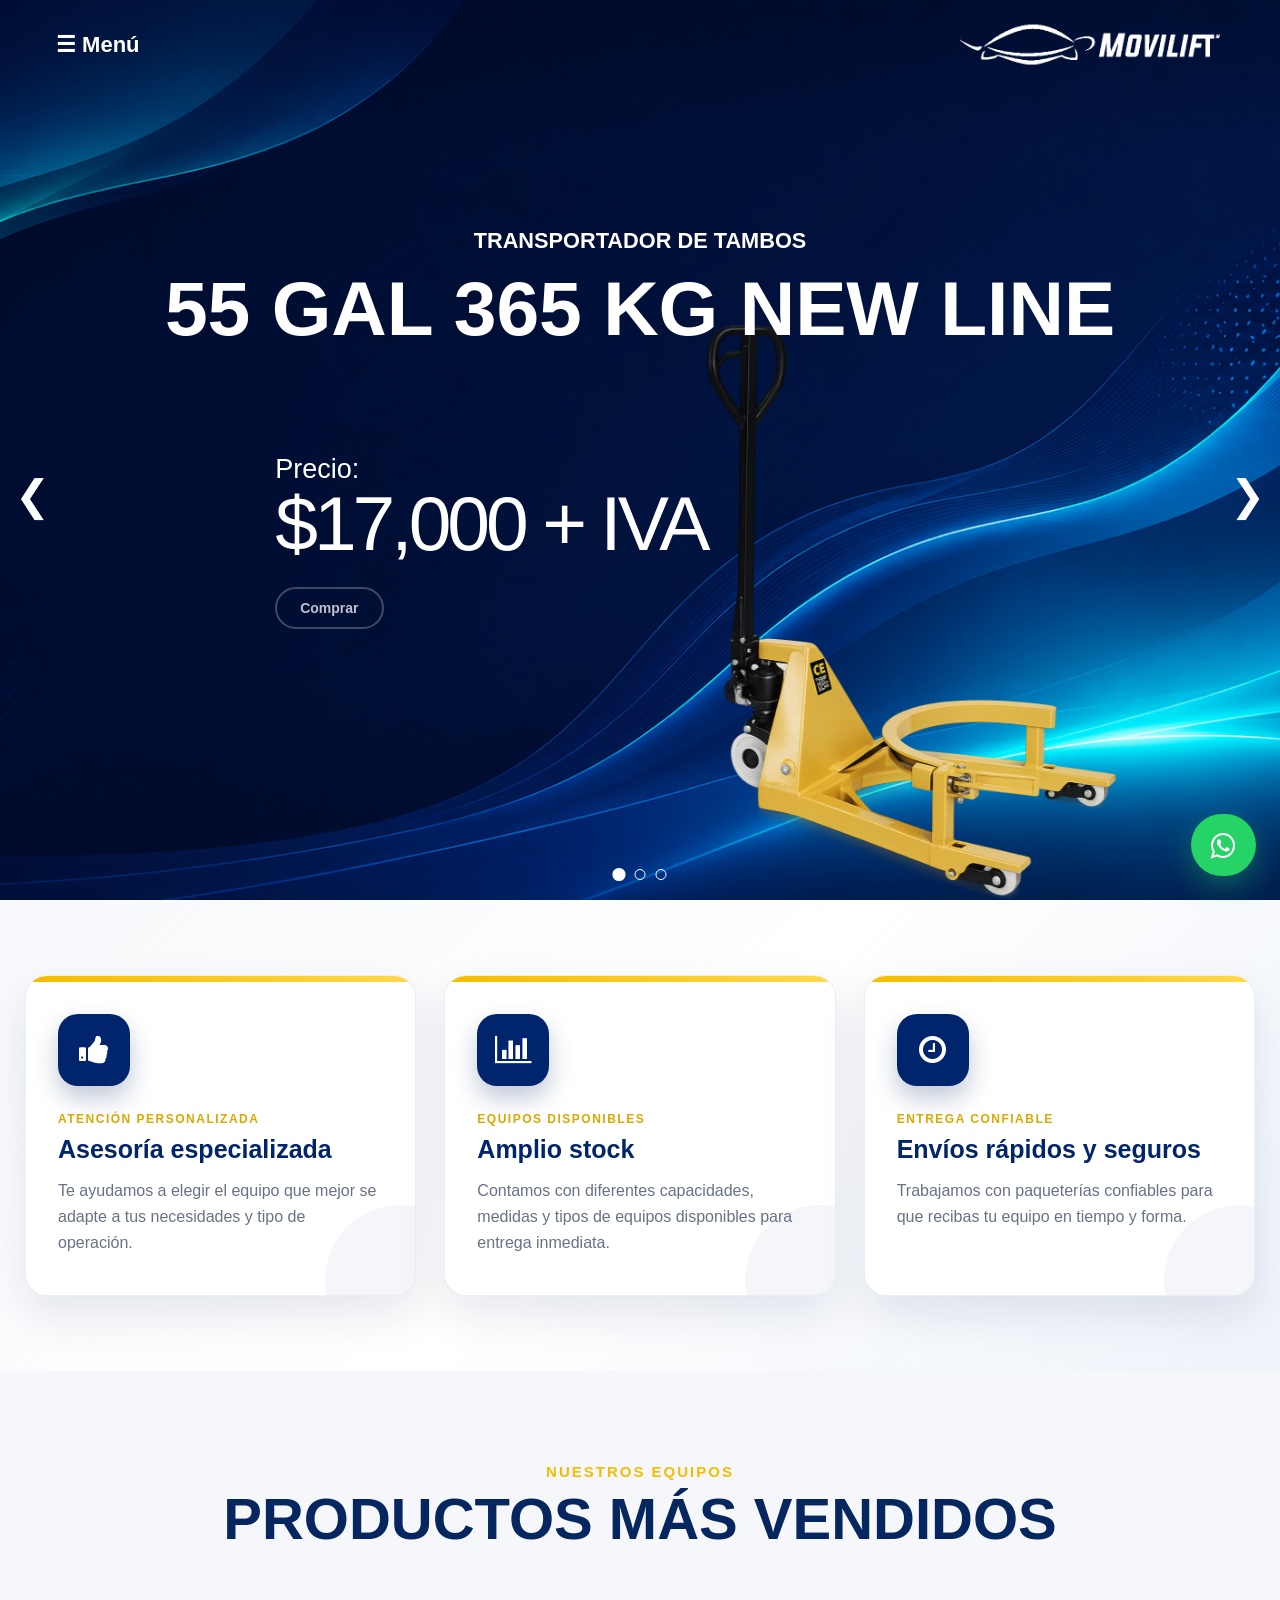
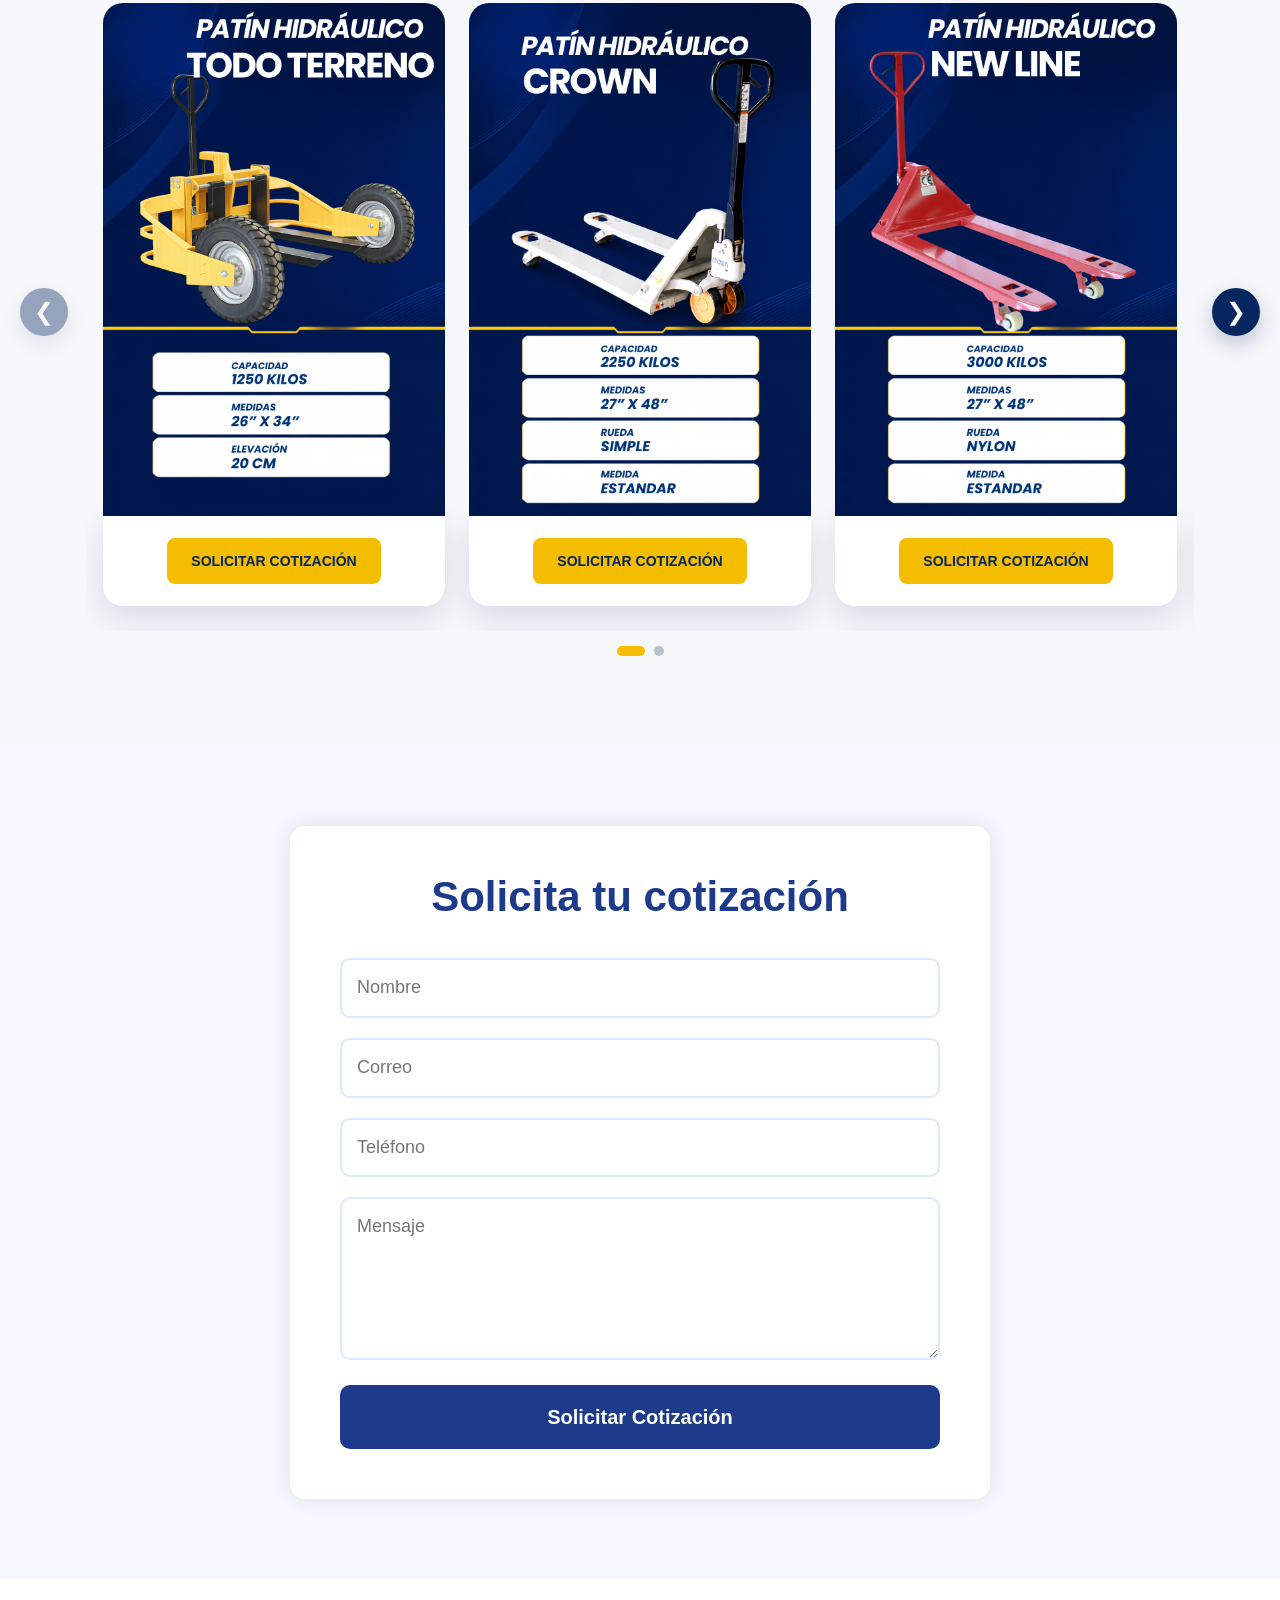
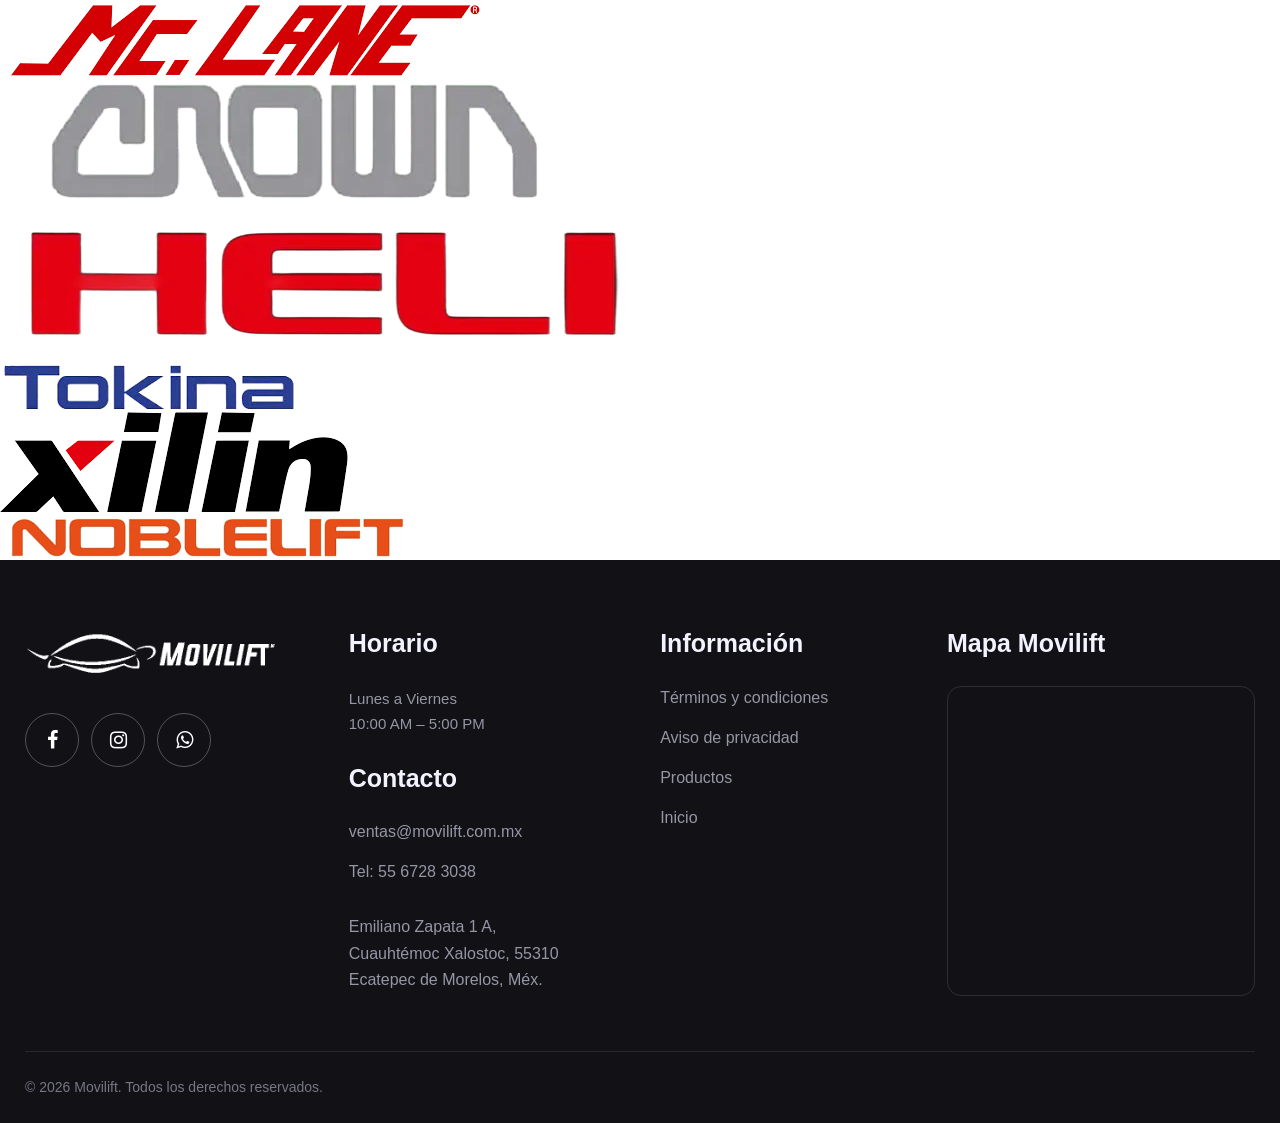
==== index.html @ bc91c3ee "Add files via upload" ====
<!doctype html>
<!--[if lt IE 7]>      <html class="no-js lt-ie9 lt-ie8 lt-ie7" lang=""> <![endif]-->
<!--[if IE 7]>         <html class="no-js lt-ie9 lt-ie8" lang=""> <![endif]-->
<!--[if IE 8]>         <html class="no-js lt-ie9" lang=""> <![endif]-->
<!--[if gt IE 8]><!--> <html class="no-js" lang="es"> <!--<![endif]-->
    <head>
        <meta charset="utf-8">
        <title>Movilift</title>
        <meta name="description" content="">
        <meta name="viewport" content="width=device-width, initial-scale=1">
        <link rel="icon" type="image/png" href="Icono.png">

<!-- Google tag (gtag.js) --> 
 
<script async src="https://www.googletagmanager.com/gtag/js?id=AW-18307205344"></script> 
<script> window.dataLayer = window.dataLayer || []; function gtag(){dataLayer.push(arguments);} gtag('js', new Date()); gtag('config', 'AW-18307205344'); </script>

<!-- Event snippet for Enviar formulario de clientes potenciales (1) conversion page --> 
 <script> gtag('event', 'conversion', { 'send_to': 'AW-18307205344/wzZ3CJXU1cwcEOCRx5lE', 'value': 1.0, 'currency': 'MXN' }); </script>

        <!--Google Font link-->
        <link href="https://fonts.googleapis.com/css?family=Montserrat:300,400,500,600,700,800&display=swap" rel="stylesheet">


        <link rel="stylesheet" href="assets/css/slick/slick.css"> 
        <link rel="stylesheet" href="assets/css/slick/slick-theme.css">
        <link rel="stylesheet" href="assets/css/animate.css">
        <link rel="stylesheet" href="assets/css/iconfont.css">
        <link rel="stylesheet" href="assets/css/font-awesome.min.css">
        <link rel="stylesheet" href="assets/css/bootstrap.css">
        <link rel="stylesheet" href="assets/css/magnific-popup.css">


        <!-- xsslider slider css -->


        <!--<link rel="stylesheet" href="assets/css/xsslider.css">-->




        <!--For Plugins external css-->
        <!--<link rel="stylesheet" href="assets/css/plugins.css" />-->

        <!--Theme custom css -->
        <link rel="stylesheet" href="assets/css/style.css">
        <!--<link rel="stylesheet" href="assets/css/colors/maron.css">-->

        <!--Theme Responsive css-->
        <link rel="stylesheet" href="assets/css/responsive.css" />

        <script src="assets/js/vendor/modernizr-2.8.3-respond-1.4.2.min.js"></script>


    </head>

    <body data-spy="scroll" data-target=".navbar-collapse">


       


        <div class="culmn">
            <!--Home page style-->


               

               


                   <!-- NAVBAR -->
<header class="header" id="header">

    <a href="#home" class="logo">
        <img src="assets/images/LOGO.png" alt="Movilift">
    </a>

    <button class="menu-btn" id="menuBtn">
        ☰ Menú
    </button>

</header>

<div class="menu-overlay" id="menuOverlay"></div>

<nav class="side-menu" id="sideMenu">

    <div class="menu-top">

        <h2>Menú</h2>

        <span id="closeMenu">✕</span>

    </div>

    <ul>

        <li><a href="#home">Inicio</a></li>

        <li><a href="#features">Conócenos</a></li>

        <li><a href="#business">Equipos</a></li>

        <li><a href="#contacto">Contáctanos</a></li>

    </ul>

    <div class="menu-contacto">

        <a href="http://wa.link/du9ggf" target="_blank">
            <i class="fa fa-whatsapp"></i> 55 4139 4585
        </a>

        <a href="tel:+525567283038">
            <i class="fa fa-phone"></i> 55 6728 3038
        </a>

        <a href="mailto:ventas@movilift.com.mx">
            <i class="fa fa-envelope"></i> ventas@movilift.com.mx
        </a>

        <a href="https://www.facebook.com/Movilift.Mx/" target="_blank">
            <i class="fa fa-facebook"></i> Facebook
        </a>

        <a href="https://www.instagram.com/movilift_" target="_blank">
            <i class="fa fa-instagram"></i> Instagram
        </a>

    </div>

</nav>

<script>
const header = document.getElementById("header");

window.addEventListener("scroll", () => {

    if(window.scrollY > 80){

        header.classList.add("scrolled");

    }else{

        header.classList.remove("scrolled");

    }

});
</script>

<script>
const menuBtn = document.getElementById("menuBtn");
const sideMenu = document.getElementById("sideMenu");
const menuOverlay = document.getElementById("menuOverlay");
const closeMenu = document.getElementById("closeMenu");

menuBtn.addEventListener("click", () => {
    sideMenu.classList.add("active");
    menuOverlay.classList.add("active");
});

closeMenu.addEventListener("click", () => {
    sideMenu.classList.remove("active");
    menuOverlay.classList.remove("active");
});

menuOverlay.addEventListener("click", () => {
    sideMenu.classList.remove("active");
    menuOverlay.classList.remove("active");
});
</script>
            <!--Home Sections-->

<section class="hero">

    <div class="hero-carousel">

        <article class="hero-slide slide-producto-1 activo">

            <div class="container hero-content">

                <div class="hero-text">

                    <span class="categoria">
                        TRANSPORTADOR DE TAMBOS
                    </span>

                    <h1 class="hero-titulo">
                        55 GAL 365 KG NEW LINE
                    </h1>

                    <div class="hero-precio">

                        <p class="precio-titulo">
                            Precio:
                        </p>

                        <div class="precio">
                            $17,000 + IVA
                        </div>

                        <a href="#contacto" class="btn-cotizar">
                            Comprar
                        </a>

                    </div>

                </div>

                <div class="hero-producto">
                    <img
                        src="assets/images/b1.png"
                        alt="Transportador de tambos"
                    >
                </div>

            </div>

        </article>


        <article class="hero-slide slide-producto-2">

            <div class="container hero-content">

                <div class="hero-text">

                    <span class="categoria">
                        PATÍN HIDRÁULICO
                    </span>

                    <h2 class="hero-titulo">
                        2.3 TON CROWN
                    </h2>

                    <div class="hero-precio">

                        <p class="precio-titulo">
                            Precio:
                        </p>

                        <div class="precio">
                            $18,500 + IVA
                        </div>

                        <a href="#contacto" class="btn-cotizar">
                            Comprar
                        </a>

                    </div>

                </div>
<div class="hero-producto"
     style="right:15%;">

    <img
        src="assets/images/b2.png"
        alt="Patín hidráulico"
        style="transform: translateY(-60px) scale(1.15);">

</div>

            </div>

        </article>


        <article class="hero-slide slide-producto-3">

            <div class="container hero-content">

                <div class="hero-text">

                    <span class="categoria">
                        PATIN HIDRÁULICO
                    </span>

                    <h2 class="hero-titulo">
                        TODO TERRENO 1.5 TON
                    </h2>

                    <div class="hero-precio">

                        <p class="precio-titulo">
                            Precio:
                        </p>

                        <div class="precio">
                            $29,900 + IVA
                        </div>

                        <a href="#contacto" class="btn-cotizar">
                            Comprar
                        </a>

                    </div>

                </div>

      <div class="hero-producto">

    <img
        src="assets/images/b3.png"
        alt="Patín hidráulico"
        style="transform: translateY(-60px) scale(1.15);"
    >

</div>
            </div>

        </article>

    </div>



    <!-- FLECHAS -->
    <button
        class="carousel-flecha carousel-anterior"
        type="button"
        aria-label="Producto anterior"
    >
        &#10094;
    </button>

    <button
        class="carousel-flecha carousel-siguiente"
        type="button"
        aria-label="Producto siguiente"
    >
        &#10095;
    </button>


    <!-- INDICADORES -->
    <div class="carousel-indicadores">

        <button
            class="carousel-punto activo"
            type="button"
            aria-label="Mostrar producto 1"
            data-slide="0"
        ></button>

        <button
            class="carousel-punto"
            type="button"
            aria-label="Mostrar producto 2"
            data-slide="1"
        ></button>

        <button
            class="carousel-punto"
            type="button"
            aria-label="Mostrar producto 3"
            data-slide="2"
        ></button>

    </div>

</section>

<script>
    document.addEventListener("DOMContentLoaded", () => {

        const slides = document.querySelectorAll(".hero-slide");
        const puntos = document.querySelectorAll(".carousel-punto");

        const botonAnterior =
            document.querySelector(".carousel-anterior");

        const botonSiguiente =
            document.querySelector(".carousel-siguiente");

        const hero =
            document.querySelector(".hero");

        let indiceActual = 0;
        let intervaloAutomatico;


        function mostrarSlide(indice) {

    slides.forEach((slide) => {
        slide.classList.remove("activo");
    });

    puntos.forEach((punto) => {
        punto.classList.remove("activo");
    });

    if (indice >= slides.length) {
        indice = 0;
    }

    if (indice < 0) {
        indice = slides.length - 1;
    }

    indiceActual = indice;


    slides[indiceActual].classList.add("activo");
    puntos[indiceActual].classList.add("activo");
}

        function mostrarSiguiente() {
            mostrarSlide(indiceActual + 1);
        }


        function mostrarAnterior() {
            mostrarSlide(indiceActual - 1);
        }


        function iniciarCarruselAutomatico() {

            detenerCarruselAutomatico();

            intervaloAutomatico = setInterval(() => {
                mostrarSiguiente();
            }, 8000);
        }


        function detenerCarruselAutomatico() {
            clearInterval(intervaloAutomatico);
        }


        botonSiguiente.addEventListener("click", () => {
            mostrarSiguiente();
            iniciarCarruselAutomatico();
        });


        botonAnterior.addEventListener("click", () => {
            mostrarAnterior();
            iniciarCarruselAutomatico();
        });


        puntos.forEach((punto) => {

            punto.addEventListener("click", () => {

                const numeroSlide =
                    Number(punto.dataset.slide);

                mostrarSlide(numeroSlide);
                iniciarCarruselAutomatico();
            });

        });


        hero.addEventListener(
            "mouseenter",
            detenerCarruselAutomatico
        );


        hero.addEventListener(
            "mouseleave",
            iniciarCarruselAutomatico
        );


        mostrarSlide(0);
        iniciarCarruselAutomatico();

    });
</script>

            <!--Featured Section-->
<section class="beneficios">

    <div class="beneficios-contenedor">

        <article class="beneficio-card">

            <div class="beneficio-icono">
                <i class="fa fa-thumbs-up"></i>
            </div>

            <div class="beneficio-contenido">
                <span>ATENCIÓN PERSONALIZADA</span>

                <h3>Asesoría especializada</h3>

                <p>
                    Te ayudamos a elegir el equipo que mejor se adapte
                    a tus necesidades y tipo de operación.
                </p>
            </div>

        </article>


        <article class="beneficio-card">

            <div class="beneficio-icono">
                <i class="fa fa-bar-chart"></i>
            </div>

            <div class="beneficio-contenido">
                <span>EQUIPOS DISPONIBLES</span>

                <h3>Amplio stock</h3>

                <p>
                    Contamos con diferentes capacidades, medidas y tipos
                    de equipos disponibles para entrega inmediata.
                </p>
            </div>

        </article>


        <article class="beneficio-card">

            <div class="beneficio-icono">
                <i class="fa fa-clock-o"></i>
            </div>

            <div class="beneficio-contenido">
                <span>ENTREGA CONFIABLE</span>

                <h3>Envíos rápidos y seguros</h3>

                <p>
                    Trabajamos con paqueterías confiables para que recibas
                    tu equipo en tiempo y forma.
                </p>
            </div>

        </article>

    </div>

</section>

           <section class="productos-vendidos" id="productos">

    <div class="productos-vendidos-contenedor">

        <div class="productos-vendidos-encabezado">
            <span>NUESTROS EQUIPOS</span>
            <h2>PRODUCTOS MÁS VENDIDOS</h2>
        </div>

        <div class="productos-carrusel">

            <button
                class="productos-flecha productos-anterior"
                aria-label="Producto anterior">
                ❮
            </button>

            <div class="productos-ventana">

                <div class="productos-track">

                    <!-- Producto 1 -->
                    <article class="producto-card">
                        <img
                            src="assets/images/Mas (1).png"
                            alt="Patín hidráulico todo terreno">

                        <div class="producto-card-info">

                            <a href="#contacto" class="producto-boton">
                                Solicitar cotización
                            </a>
                        </div>
                    </article>

                    <!-- Producto 2 -->
                    <article class="producto-card">
                        <img
                            src="assets/images/Mas (2).png"
                            alt="Patín hidráulico Crown">

                        <div class="producto-card-info">

                            <a href="#contacto" class="producto-boton">
                                Solicitar cotización
                            </a>
                        </div>
                    </article>

                    <!-- Producto 3 -->
                    <article class="producto-card">
                        <img
                            src="assets/images/Mas (3).png"
                            alt="Patín hidráulico New Line">

                        <div class="producto-card-info">

                            <a href="#contacto" class="producto-boton">
                                Solicitar cotización
                            </a>
                        </div>
                    </article>

                    <!-- Producto 4 -->
                    <article class="producto-card">
                        <img
                            src="assets/images/Mas (4).png"
                            alt="Transportador de tambos New Line">

                        <div class="producto-card-info">

                            <a href="#contacto" class="producto-boton">
                                Solicitar cotización
                            </a>
                        </div>
                    </article>

                </div>

            </div>

            <button
                class="productos-flecha productos-siguiente"
                aria-label="Producto siguiente">
                ❯
            </button>

        </div>

        <div class="productos-indicadores"></div>

    </div>

</section> 
    
       <script>
document.addEventListener("DOMContentLoaded", () => {

    const track = document.querySelector(".productos-track");
    const productos = document.querySelectorAll(".producto-card");
    const botonAnterior = document.querySelector(".productos-anterior");
    const botonSiguiente = document.querySelector(".productos-siguiente");
    const indicadores = document.querySelector(".productos-indicadores");

    if (
        !track ||
        productos.length === 0 ||
        !botonAnterior ||
        !botonSiguiente
    ){
        return;
    }

    let indiceActual = 0;
    let productosVisibles = obtenerProductosVisibles();
    let intervaloAutomatico;

    function obtenerProductosVisibles(){

        if(window.innerWidth <= 768){
            return 1;
        }

        if(window.innerWidth <= 1000){
            return 2;
        }

        return 3;
    }

    function obtenerIndiceMaximo(){
        return Math.max(0, productos.length - productosVisibles);
    }

    function crearIndicadores(){

        indicadores.innerHTML = "";

        const cantidadPosiciones = obtenerIndiceMaximo() + 1;

        for(let i = 0; i < cantidadPosiciones; i++){

            const punto = document.createElement("button");

            punto.classList.add("productos-punto");
            punto.setAttribute(
                "aria-label",
                `Mostrar grupo de productos ${i + 1}`
            );

            punto.addEventListener("click", () => {
                indiceActual = i;
                actualizarCarrusel();
                reiniciarAutomatico();
            });

            indicadores.appendChild(punto);
        }
    }

    function actualizarCarrusel(){

        const desplazamiento =
            indiceActual * (100 / productosVisibles);

        track.style.transform =
            `translateX(-${desplazamiento}%)`;

        const puntos =
            indicadores.querySelectorAll(".productos-punto");

        puntos.forEach((punto, indice) => {
            punto.classList.toggle(
                "activo",
                indice === indiceActual
            );
        });

        botonAnterior.disabled = indiceActual === 0;

        botonSiguiente.disabled =
            indiceActual >= obtenerIndiceMaximo();
    }

    function mostrarSiguiente(){

        const indiceMaximo = obtenerIndiceMaximo();

        if(indiceActual < indiceMaximo){
            indiceActual++;
        }else{
            indiceActual = 0;
        }

        actualizarCarrusel();
    }

    function mostrarAnterior(){

        const indiceMaximo = obtenerIndiceMaximo();

        if(indiceActual > 0){
            indiceActual--;
        }else{
            indiceActual = indiceMaximo;
        }

        actualizarCarrusel();
    }

    function iniciarAutomatico(){

        detenerAutomatico();

        intervaloAutomatico = setInterval(() => {
            mostrarSiguiente();
        }, 6000);
    }

    function detenerAutomatico(){

        if(intervaloAutomatico){
            clearInterval(intervaloAutomatico);
        }
    }

    function reiniciarAutomatico(){
        iniciarAutomatico();
    }

    botonSiguiente.addEventListener("click", () => {
        mostrarSiguiente();
        reiniciarAutomatico();
    });

    botonAnterior.addEventListener("click", () => {
        mostrarAnterior();
        reiniciarAutomatico();
    });

    track.addEventListener("mouseenter", detenerAutomatico);
    track.addEventListener("mouseleave", iniciarAutomatico);

    window.addEventListener("resize", () => {

        const nuevaCantidadVisible =
            obtenerProductosVisibles();

        if(nuevaCantidadVisible !== productosVisibles){

            productosVisibles = nuevaCantidadVisible;

            indiceActual = Math.min(
                indiceActual,
                obtenerIndiceMaximo()
            );

            crearIndicadores();
            actualizarCarrusel();
        }

    });

    crearIndicadores();
    actualizarCarrusel();
    iniciarAutomatico();

});
</script>

          

<!-- FORMULARIO DE CONTACTO -->
<section id="contacto" class="contacto-section">

    <div class="container">

        <div class="contacto-box">

            <h2 class="contacto-titulo">
                Solicita tu cotización
            </h2>
<div id="formMensaje"></div>

<form id="contactForm" action="mail/enviar.php" method="POST">

    <div class="form-group">
        <input type="text" id="nombre" name="nombre" placeholder="Nombre" required>
    </div>

    <div class="form-group">
        <input type="email" id="email" name="email" placeholder="Correo" required>
    </div>

    <div class="form-group">
        <input type="tel" id="telefono" name="telefono" placeholder="Teléfono" required>
    </div>

    <div class="form-group">
        <textarea id="mensaje" name="mensaje" placeholder="Mensaje" rows="5" required></textarea>
    </div>

    <button type="submit" id="sendMessageButton" class="btn-contacto">
        Solicitar Cotización
    </button>

</form>

        </div>

    </div>

</section>

<script>
document.getElementById("contactForm").addEventListener("submit", function(e) {
    e.preventDefault();

    const form = e.target;
    const formData = new FormData(form);
    const mensajeContenedor = document.getElementById("formMensaje");

    fetch(form.action, {
        method: "POST",
        body: formData
    })
    .then(response => {
        if (!response.ok) throw new Error("Error al enviar.");
        return response.text();
    })
    .then(data => {
        mensajeContenedor.innerHTML = `<div class="alert alert-success">${data}</div>`;
        form.reset();
    })
    .catch(error => {
        mensajeContenedor.innerHTML = `<div class="alert alert-danger">❌ No se pudo enviar el mensaje. Inténtalo nuevamente.</div>`;
    });
});
</script>


          
<!-- ==============================
     MARCAS DE EQUIPOS
============================== -->

<section class="logos-equipos">

    <div class="logos-equipos__contenedor">

        <div class="logos-equipos__lista">

            <div class="logo-equipo">
                <img
                    src="assets/images/cbrand-img1.png"
                    alt="Marca de equipo 1">
            </div>

            <div class="logo-equipo">
                <img
                    src="assets/images/cbrand-img2.png"
                    alt="Marca de equipo 2">
            </div>

            <div class="logo-equipo">
                <img
                    src="assets/images/cbrand-img3.png"
                    alt="Marca de equipo 3">
            </div>

            <div class="logo-equipo">
                <img
                    src="assets/images/cbrand-img4.png"
                    alt="Marca de equipo 4">
            </div>

            <div class="logo-equipo">
                <img
                    src="assets/images/cbrand-img5.png"
                    alt="Marca de equipo 5">
            </div>

            <div class="logo-equipo">
                <img
                    src="assets/images/cbrand-img6.png"
                    alt="Marca de equipo 6">
            </div>

        </div>

    </div>

</section>

            
                <footer class="footer" id="contacto">

    <div class="footer-contenedor">

        <!-- LOGO Y REDES -->
        <div class="footer-columna footer-marca">

            <img
                src="assets/images/LOGO.png"
                alt="Movilift"
                class="footer-logo">

            <div class="footer-redes">

                <a
                    href="https://www.facebook.com/Movilift.Mx/"
                    target="_blank"
                    aria-label="Facebook">

                    <i class="fa fa-facebook"></i>

                </a>

                <a
                    href="https://www.instagram.com/movilift_"
                    target="_blank"
                    aria-label="Instagram">

                    <i class="fa fa-instagram"></i>

                </a>

                <a
                    href="http://wa.link/du9ggf"
                    target="_blank"
                    aria-label="WhatsApp">

                    <i class="fa fa-whatsapp"></i>

                </a>

            

            </div>
    

        </div>


        <!-- CONTACTO -->
        <div class="footer-columna">

<div class="footer-horario">

        <h3>Horario</h3>

        <p>
            Lunes a Viernes<br>
            10:00 AM – 5:00 PM
        </p>

    </div>

            <h3>Contacto</h3>

            <a href="mailto:ventas@movilift.com.mx">
                ventas@movilift.com.mx
            </a>

            <a href="tel:+525567283038">
                Tel: 55 6728 3038
            </a>

            <p>
                Emiliano Zapata 1 A,<br>
                Cuauhtémoc Xalostoc, 55310<br>
                Ecatepec de Morelos, Méx.
            </p>


        </div>


        <!-- INFORMACIÓN -->
        <div class="footer-columna">

            <h3>Información</h3>

            <a href="#">
                Términos y condiciones
            </a>

            <a href="#">
                Aviso de privacidad
            </a>

            <a href="#productos">
                Productos
            </a>

            <a href="#home">
                Inicio
            </a>

        </div>


        <!-- MAPA -->
        <div class="footer-columna footer-mapa">

            <h3>Mapa Movilift</h3>

            <div class="footer-mapa-contenedor">

                <!-- Pega aquí tu iframe actual de Google Maps -->

                <iframe src="https://www.google.com/maps/embed?pb=!1m18!1m12!1m3!1d940.054868991062!2d-99.07046153050469!3d19.532188762790284!2m3!1f0!2f0!3f0!3m2!1i1024!2i768!4f13.1!3m3!1m2!1s0x85d1f1e7022cc305%3A0x38dbda15d9ff15e!2sMovilift%20Sistemas%20de%20Elevaci%C3%B3n!5e0!3m2!1ses!2smx!4v1783539068757!5m2!1ses!2smx"
                    style="border:0;" 
                    allowfullscreen="" 
                    loading="lazy" 
                    referrerpolicy="no-referrer-when-downgrade"
                    title="Ubicación de Movilift"></iframe>
                    

            </div>

        </div>

    </div>


    <div class="footer-inferior">

        <p>
            © 2026 Movilift. Todos los derechos reservados.
        </p>

    </div>

</footer>

<!-- ==================================
     WIDGET DE WHATSAPP
================================== -->

<div class="whatsapp-widget">

    <!-- Ventana del chat -->
    <div class="whatsapp-panel" id="whatsappPanel">

        <div class="whatsapp-header">

            <div class="whatsapp-header-info">

                <i class="fa fa-whatsapp"></i>

                <div>
                    <strong>WhatsApp</strong>
                    <span>Movilift</span>
                </div>

            </div>

            <button
                class="whatsapp-cerrar"
                id="whatsappCerrar"
                aria-label="Cerrar chat">
                ✕
            </button>

        </div>

        <div class="whatsapp-contenido">

            <div class="whatsapp-mensaje">

                <p class="whatsapp-saludo">
                    Hola 👋
                </p>

                <p>
                    Tenemos diferentes equipos para manejo de carga.
                </p>

                <p>
                    ¿En qué podemos ayudarte?
                </p>

                <span>Movilift</span>

            </div>

        </div>

        <div class="whatsapp-footer">

            <a
                href="http://wa.link/du9ggf"
                target="_blank"
                class="whatsapp-abrir">

                Abrir chat

                <i class="fa fa-paper-plane"></i>

            </a>

        </div>

    </div>


    <!-- Botón flotante -->
    <button
        class="whatsapp-boton"
        id="whatsappBoton"
        aria-label="Abrir chat de WhatsApp">

        <i class="fa fa-whatsapp"></i>


    </button>

</div>

<script>
document.addEventListener("DOMContentLoaded", () => {

    const whatsappBoton =
        document.getElementById("whatsappBoton");

    const whatsappPanel =
        document.getElementById("whatsappPanel");

    const whatsappCerrar =
        document.getElementById("whatsappCerrar");


    if(
        !whatsappBoton ||
        !whatsappPanel ||
        !whatsappCerrar
    ){
        return;
    }


    function abrirWhatsapp(){

        whatsappPanel.classList.add("activo");

        whatsappBoton.setAttribute(
            "aria-expanded",
            "true"
        );

    }


    function cerrarWhatsapp(){

        whatsappPanel.classList.remove("activo");

        whatsappBoton.setAttribute(
            "aria-expanded",
            "false"
        );

    }


    whatsappBoton.addEventListener("click", () => {

        const estaAbierto =
            whatsappPanel.classList.contains("activo");

        if(estaAbierto){
            cerrarWhatsapp();
        }else{
            abrirWhatsapp();
        }

    });


    whatsappCerrar.addEventListener(
        "click",
        cerrarWhatsapp
    );


});
</script>

        </div>

        <!-- JS includes -->

        <script src="assets/js/vendor/jquery-1.11.2.min.js"></script>
        <script src="assets/js/vendor/bootstrap.min.js"></script>

        <script src="assets/js/owl.carousel.min.js"></script>
        <script src="assets/js/jquery.magnific-popup.js"></script>
        <script src="assets/js/jquery.easing.1.3.js"></script>
        <script src="assets/css/slick/slick.js"></script>
        <script src="assets/css/slick/slick.min.js"></script>
        <script src="assets/js/jquery.collapse.js"></script>
        <script src="assets/js/bootsnav.js"></script>



        <script src="assets/js/plugins.js"></script>
        <script src="assets/js/main.js"></script>

        

    </body>
</html>
---- assets/css/iconfont.css ----
/*********************************************************************

*  Icon pack: bootstrapThemesCo-icon
*  This Icon pack created by: http://bootstrapthemes.co
*
*  Please keep this disclaimer with my code if you use it. Thanks. :-)
*  Got feedback or questions, ask here:
*  https://github.com/bootstrapthemesco/bootstrapthemes.co/issues

*********************************************************************/

@font-face {
    font-family: 'bootstrapThemesCo-icon';
    src:    url('../fonts/bootstrapThemesCo-icon.eot?dcpptv');
    src:    url('../fonts/bootstrapThemesCo-icon.eot?dcpptv#iefix') format('embedded-opentype'),
        url('../fonts/bootstrapThemesCo-icon.ttf?dcpptv') format('truetype'),
        url('../fonts/bootstrapThemesCo-icon.woff?dcpptv') format('woff'),
        url('../fonts/bootstrapThemesCo-icon.svg?dcpptv#bootstrapThemesCo-icon') format('svg');
    font-weight: normal;
    font-style: normal;
}

.icon {
    /* use !important to prevent issues with browser extensions that change fonts */
    font-family: 'bootstrapThemesCo-icon' !important;
    speak: none;
    font-style: normal;
    font-weight: normal;
    font-variant: normal;
    text-transform: none;
    line-height: 1;

    /* Better Font Rendering =========== */
    -webkit-font-smoothing: antialiased;
    -moz-osx-font-smoothing: grayscale;
}

.icon-agenda:before {
    content: "\eaca";
}
.icon-art:before {
    content: "\eacb";
}
.icon-picture2:before {
    content: "\e827";
}
.icon-bag:before {
    content: "\eacc";
}
.icon-eccommerce:before {
    content: "\eacf";
}
.icon-clock3:before {
    content: "\ead0";
}
.icon-clothes:before {
    content: "\ead1";
}
.icon-commerce-1:before {
    content: "\ead2";
}
.icon-commerce2:before {
    content: "\ead3";
}
.icon-computer2:before {
    content: "\ead4";
}
.icon-crown:before {
    content: "\ead5";
}
.icon-cup:before {
    content: "\ead6";
}
.icon-resturent:before {
    content: "\ead7";
}
.icon-birthday:before {
    content: "\ead8";
}
.icon-drinks:before {
    content: "\ead9";
}
.icon-drinks1:before {
    content: "\eada";
}
.icon-cup1:before {
    content: "\eadb";
}
.icon-pizza1:before {
    content: "\eadc";
}
.icon-bear1:before {
    content: "\eadd";
}
.icon-burger:before {
    content: "\eade";
}
.icon-food-9:before {
    content: "\eadf";
}
.icon-food-10:before {
    content: "\eae0";
}
.icon-food-11:before {
    content: "\eae1";
}
.icon-food-12:before {
    content: "\eae2";
}
.icon-food:before {
    content: "\eae3";
}
.icon-home2:before {
    content: "\eae4";
}
.icon-justice:before {
    content: "\eae5";
}
.icon-light-1:before {
    content: "\eae6";
}
.icon-light:before {
    content: "\eae7";
}
.icon-medical-12:before {
    content: "\eae8";
}
.icon-medical-22:before {
    content: "\eae9";
}
.icon-medical2:before {
    content: "\eaea";
}
.icon-money2:before {
    content: "\eaeb";
}
.icon-mountain:before {
    content: "\eaec";
}
.icon-multimedia-12:before {
    content: "\eaed";
}
.icon-multimedia2:before {
    content: "\eaee";
}
.icon-music-1:before {
    content: "\eaef";
}
.icon-music-2:before {
    content: "\eaf0";
}
.icon-music:before {
    content: "\eaf1";
}
.icon-party-1:before {
    content: "\eaf2";
}
.icon-party:before {
    content: "\eaf3";
}
.icon-people-14:before {
    content: "\eaf4";
}
.icon-people-22:before {
    content: "\eaf5";
}
.icon-people-32:before {
    content: "\eaf6";
}
.icon-people-42:before {
    content: "\eaf7";
}
.icon-people:before {
    content: "\eaf8";
}
.icon-planet:before {
    content: "\eaf9";
}
.icon-present:before {
    content: "\eafa";
}
.icon-restaurant-1:before {
    content: "\eafb";
}
.icon-restaurant2:before {
    content: "\eafc";
}
.icon-science-1:before {
    content: "\eafd";
}
.icon-science:before {
    content: "\eafe";
}
.icon-shapes:before {
    content: "\eaff";
}
.icon-size:before {
    content: "\eb00";
}
.icon-technology-12:before {
    content: "\eb02";
}
.icon-technology-22:before {
    content: "\eb03";
}
.icon-technology:before {
    content: "\eb04";
}
.icon-tool-12:before {
    content: "\eb05";
}
.icon-tool-22:before {
    content: "\eb06";
}
.icon-tool-32:before {
    content: "\eb07";
}
.icon-tool:before {
    content: "\eb08";
}
.icon-typography:before {
    content: "\eb09";
}
.icon-vintage-1:before {
    content: "\eb0a";
}
.icon-vintage-2:before {
    content: "\eb0b";
}
.icon-vintage2:before {
    content: "\eb0c";
}
.icon-wrench:before {
    content: "\eb0d";
}
.icon-bank31:before {
    content: "\e902";
}
.icon-bank45:before {
    content: "\e903";
}
.icon-bank53:before {
    content: "\e904";
}
.icon-bank110:before {
    content: "\e905";
}
.icon-bank111:before {
    content: "\e906";
}
.icon-cards3:before {
    content: "\e907";
}
.icon-bank48:before {
    content: "\e908";
}
.icon-money-6:before {
    content: "\e909";
}
.icon-id19:before {
    content: "\e90a";
}
.icon-cellphone:before {
    content: "\e90b";
}
.icon-money-7:before {
    content: "\e90c";
}
.icon-id-card42:before {
    content: "\e90d";
}
.icon-business-20:before {
    content: "\e90e";
}
.icon-business-17:before {
    content: "\e90f";
}
.icon-money385:before {
    content: "\e910";
}
.icon-debit-card15:before {
    content: "\e911";
}
.icon-credit-card31:before {
    content: "\e912";
}
.icon-business-18:before {
    content: "\e913";
}
.icon-payment-method9:before {
    content: "\e914";
}
.icon-money383:before {
    content: "\e9a3";
}
.icon-cash3:before {
    content: "\e915";
}
.icon-currency43:before {
    content: "\e916";
}
.icon-money-14:before {
    content: "\e917";
}
.icon-money-1:before {
    content: "\e91a";
}
.icon-money389:before {
    content: "\e9a5";
}
.icon-currency31:before {
    content: "\e967";
}
.icon-currency33:before {
    content: "\e968";
}
.icon-dollar-symbol10:before {
    content: "\e972";
}
.icon-business-210:before {
    content: "\eace";
}
.icon-dollar-symbol17:before {
    content: "\e973";
}
.icon-archives:before {
    content: "\e91b";
}
.icon-light-bulb53:before {
    content: "\e991";
}
.icon-money:before {
    content: "\ea64";
}
.icon-paper:before {
    content: "\e91c";
}
.icon-id-card9:before {
    content: "\e91d";
}
.icon-business-5:before {
    content: "\e91e";
}
.icon-business-22:before {
    content: "\e91f";
}
.icon-license:before {
    content: "\e822";
}
.icon-beach:before {
    content: "\e920";
}
.icon-baggage29:before {
    content: "\e921";
}
.icon-bag73:before {
    content: "\e922";
}
.icon-bank24:before {
    content: "\e923";
}
.icon-bank106:before {
    content: "\e925";
}
.icon-business-110:before {
    content: "\eacd";
}
.icon-graphs4:before {
    content: "\e926";
}
.icon-graphic78:before {
    content: "\e929";
}
.icon-line-graphic9:before {
    content: "\e92a";
}
.icon-business-30:before {
    content: "\e92b";
}
.icon-graphic:before {
    content: "\e92c";
}
.icon-business-9:before {
    content: "\e92e";
}
.icon-business-26:before {
    content: "\e931";
}
.icon-stats47:before {
    content: "\e933";
}
.icon-stats42:before {
    content: "\e934";
}
.icon-data56:before {
    content: "\e935";
}
.icon-line-graphic8:before {
    content: "\e936";
}
.icon-business72:before {
    content: "\e937";
}
.icon-monitor:before {
    content: "\e938";
}
.icon-arrow-1:before {
    content: "\e939";
}
.icon-computer:before {
    content: "\e93a";
}
.icon-business-8:before {
    content: "\e93b";
}
.icon-basket36:before {
    content: "\e93f";
}
.icon-bill10:before {
    content: "\e940";
}
.icon-bill13:before {
    content: "\e941";
}
.icon-briefcase30:before {
    content: "\e942";
}
.icon-building112:before {
    content: "\e94a";
}
.icon-building134:before {
    content: "\e94b";
}
.icon-building143:before {
    content: "\e94c";
}
.icon-business15:before {
    content: "\e94d";
}
.icon-business70:before {
    content: "\e94e";
}
.icon-businessman30:before {
    content: "\e94f";
}
.icon-businessman285:before {
    content: "\e950";
}
.icon-butchery:before {
    content: "\e951";
}
.icon-case3:before {
    content: "\e952";
}
.icon-chart6:before {
    content: "\e953";
}
.icon-circular-arrows9:before {
    content: "\e954";
}
.icon-city39:before {
    content: "\e955";
}
.icon-closed3:before {
    content: "\e956";
}
.icon-cloud-storage9:before {
    content: "\e957";
}
.icon-coffee-cup5:before {
    content: "\e958";
}
.icon-cogwheel50:before {
    content: "\e959";
}
.icon-cogwheels16:before {
    content: "\e95a";
}
.icon-coin:before {
    content: "\e95b";
}
.icon-computer-screen50:before {
    content: "\e95c";
}
.icon-computer-screen19:before {
    content: "\e95d";
}
.icon-computer-screen20:before {
    content: "\e95e";
}
.icon-computer-screen22:before {
    content: "\e95f";
}
.icon-credit-card28:before {
    content: "\e960";
}
.icon-computer-screen21:before {
    content: "\e962";
}
.icon-computer-screen49:before {
    content: "\e965";
}
.icon-computering:before {
    content: "\e966";
}
.icon-curriculum4:before {
    content: "\e969";
}
.icon-customer-service8:before {
    content: "\e96a";
}
.icon-cute:before {
    content: "\e96b";
}
.icon-data63:before {
    content: "\e96c";
}
.icon-delivery48:before {
    content: "\e96d";
}
.icon-dessert45:before {
    content: "\e96e";
}
.icon-diamond6:before {
    content: "\e96f";
}
.icon-document286:before {
    content: "\e970";
}
.icon-file273:before {
    content: "\e977";
}
.icon-file294:before {
    content: "\e978";
}
.icon-file322:before {
    content: "\e979";
}
.icon-folder61:before {
    content: "\e97a";
}
.icon-game91:before {
    content: "\e97b";
}
.icon-garbage43:before {
    content: "\e97c";
}
.icon-golden4:before {
    content: "\e97d";
}
.icon-graph36:before {
    content: "\e97e";
}
.icon-graphic75:before {
    content: "\e97f";
}
.icon-group47:before {
    content: "\e980";
}
.icon-handshake5:before {
    content: "\e981";
}
.icon-handshake7:before {
    content: "\e982";
}
.icon-heart388:before {
    content: "\e983";
}
.icon-heart389:before {
    content: "\e984";
}
.icon-heater1:before {
    content: "\e985";
}
.icon-human57:before {
    content: "\e988";
}
.icon-industrial8:before {
    content: "\e989";
}
.icon-industrial20:before {
    content: "\e98a";
}
.icon-industry7:before {
    content: "\e98b";
}
.icon-insect31:before {
    content: "\e98c";
}
.icon-lamp43:before {
    content: "\e98d";
}
.icon-letter124:before {
    content: "\e98e";
}
.icon-money514:before {
    content: "\e9aa";
}
.icon-letters24:before {
    content: "\e98f";
}
.icon-envelope126:before {
    content: "\e975";
}
.icon-check-1:before {
    content: "\ea13";
}
.icon-mail113:before {
    content: "\e998";
}
.icon-levels5:before {
    content: "\e990";
}
.icon-lock133:before {
    content: "\e992";
}
.icon-logistics16:before {
    content: "\e993";
}
.icon-logistics51:before {
    content: "\e994";
}
.icon-loudspeaker30:before {
    content: "\e995";
}
.icon-magnifying-glass66:before {
    content: "\e996";
}
.icon-magnifying-glass86:before {
    content: "\e997";
}
.icon-man78:before {
    content: "\e999";
}
.icon-man523:before {
    content: "\e99a";
}
.icon-managers:before {
    content: "\e99b";
}
.icon-map12:before {
    content: "\e99c";
}
.icon-market13:before {
    content: "\e99d";
}
.icon-men24:before {
    content: "\e99f";
}
.icon-men56:before {
    content: "\e9a0";
}
.icon-milk6:before {
    content: "\e9a1";
}
.icon-money210:before {
    content: "\e9a2";
}
.icon-money409:before {
    content: "\e9a6";
}
.icon-money441:before {
    content: "\e9a8";
}
.icon-money502:before {
    content: "\e9a9";
}
.icon-money386:before {
    content: "\e9a4";
}
.icon-money570:before {
    content: "\e9ab";
}
.icon-multimedia-option25:before {
    content: "\e9ac";
}
.icon-news20:before {
    content: "\e9ad";
}
.icon-notepad23:before {
    content: "\e9ae";
}
.icon-package28:before {
    content: "\e9af";
}
.icon-paperclip1:before {
    content: "\e9b0";
}
.icon-payment-method8:before {
    content: "\e9b1";
}
.icon-pencil157:before {
    content: "\e9b2";
}
.icon-percentage3:before {
    content: "\e9b3";
}
.icon-person256:before {
    content: "\e9b4";
}
.icon-phone34:before {
    content: "\e9b5";
}
.icon-pin139:before {
    content: "\e9b6";
}
.icon-printed3:before {
    content: "\e9b7";
}
.icon-profession10:before {
    content: "\e9b9";
}
.icon-professional4:before {
    content: "\e9ba";
}
.icon-professional5:before {
    content: "\e9bb";
}
.icon-real-estate2:before {
    content: "\e9bc";
}
.icon-save13:before {
    content: "\e9bd";
}
.icon-scarecrow2:before {
    content: "\e9be";
}
.icon-settings18:before {
    content: "\e9bf";
}
.icon-supermarket39:before {
    content: "\e9cf";
}
.icon-supermarket41:before {
    content: "\e9d0";
}
.icon-shopper22:before {
    content: "\e9c2";
}
.icon-shopping-basket8:before {
    content: "\e9c3";
}
.icon-shopping-1:before {
    content: "\ea85";
}
.icon-shopping1:before {
    content: "\e9c4";
}
.icon-shopping2:before {
    content: "\e9c5";
}
.icon-smartphone260:before {
    content: "\e9c6";
}
.icon-spam:before {
    content: "\e9c7";
}
.icon-speech-bubble68:before {
    content: "\e9c8";
}
.icon-speech-bubble142:before {
    content: "\e9c9";
}
.icon-stats56:before {
    content: "\e9cb";
}
.icon-stick-man200:before {
    content: "\e9cc";
}
.icon-shop:before {
    content: "\e9c0";
}
.icon-store19:before {
    content: "\e9cd";
}
.icon-house85:before {
    content: "\e987";
}
.icon-business-10:before {
    content: "\ea02";
}
.icon-suitcase89:before {
    content: "\e9ce";
}
.icon-money421:before {
    content: "\e9a7";
}
.icon-tag20:before {
    content: "\e9d2";
}
.icon-targeting11:before {
    content: "\e9d3";
}
.icon-worker51:before {
    content: "\e9ea";
}
.icon-telemarketer6:before {
    content: "\e9d4";
}
.icon-telemarketer32:before {
    content: "\e9d5";
}
.icon-telephone197:before {
    content: "\e9d6";
}
.icon-telephone208:before {
    content: "\e9d7";
}
.icon-printer13:before {
    content: "\e9b8";
}
.icon-tool294:before {
    content: "\e9d8";
}
.icon-tool724:before {
    content: "\e9d9";
}
.icon-tool800:before {
    content: "\e9da";
}
.icon-tool1074:before {
    content: "\e9db";
}
.icon-transport224:before {
    content: "\e9dc";
}
.icon-transport796:before {
    content: "\e9dd";
}
.icon-transport1088:before {
    content: "\e9de";
}
.icon-transport1089:before {
    content: "\e9df";
}
.icon-triangle25:before {
    content: "\e9e0";
}
.icon-user216:before {
    content: "\e9e1";
}
.icon-vacations2:before {
    content: "\e9e2";
}
.icon-white79:before {
    content: "\e9e4";
}
.icon-winner64:before {
    content: "\e9e5";
}
.icon-woman243:before {
    content: "\e9e6";
}
.icon-worker:before {
    content: "\e9e7";
}
.icon-worker43:before {
    content: "\e9e8";
}
.icon-worker44:before {
    content: "\e9e9";
}
.icon-working15:before {
    content: "\e9eb";
}
.icon-world80:before {
    content: "\e9ec";
}
.icon-arrows-1:before {
    content: "\e9ed";
}
.icon-arrows-2:before {
    content: "\e9ee";
}
.icon-arrows-3:before {
    content: "\e9ef";
}
.icon-arrows:before {
    content: "\e9f0";
}
.icon-avatar:before {
    content: "\e9f1";
}
.icon-ball:before {
    content: "\e9f2";
}
.icon-box:before {
    content: "\e9f3";
}
.icon-boxes:before {
    content: "\e9f4";
}
.icon-building:before {
    content: "\e9f5";
}
.icon-buildings-1:before {
    content: "\e9f6";
}
.icon-buildings-2:before {
    content: "\e9f7";
}
.icon-buildings-3:before {
    content: "\e9f8";
}
.icon-buildings-4:before {
    content: "\e9f9";
}
.icon-buildings-5:before {
    content: "\e9fa";
}
.icon-buildings:before {
    content: "\e9fb";
}
.icon-business-1:before {
    content: "\e9fc";
}
.icon-business-2:before {
    content: "\e9fd";
}
.icon-business-3:before {
    content: "\e9fe";
}
.icon-business-4:before {
    content: "\e9ff";
}
.icon-business-6:before {
    content: "\ea00";
}
.icon-business-7:before {
    content: "\ea01";
}
.icon-business-11:before {
    content: "\ea03";
}
.icon-business-12:before {
    content: "\ea04";
}
.icon-business-13:before {
    content: "\ea05";
}
.icon-business-14:before {
    content: "\ea06";
}
.icon-business-15:before {
    content: "\ea07";
}
.icon-business-19:before {
    content: "\ea08";
}
.icon-business-21:before {
    content: "\ea09";
}
.icon-business-24:before {
    content: "\ea0b";
}
.icon-business-25:before {
    content: "\ea0c";
}
.icon-business-27:before {
    content: "\ea0d";
}
.icon-business-29:before {
    content: "\ea0f";
}
.icon-business-32:before {
    content: "\ea10";
}
.icon-business-33:before {
    content: "\ea11";
}
.icon-business:before {
    content: "\ea12";
}
.icon-check:before {
    content: "\ea14";
}
.icon-circle-4:before {
    content: "\ea15";
}
.icon-circle:before {
    content: "\ea16";
}
.icon-city:before {
    content: "\ea17";
}
.icon-clock-1:before {
    content: "\ea18";
}
.icon-clock:before {
    content: "\ea19";
}
.icon-coins-1:before {
    content: "\ea1a";
}
.icon-coins-2:before {
    content: "\ea1b";
}
.icon-coins-3:before {
    content: "\ea1c";
}
.icon-coins:before {
    content: "\ea1d";
}
.icon-commerce:before {
    content: "\ea1e";
}
.icon-computer-1:before {
    content: "\ea1f";
}
.icon-computer-2:before {
    content: "\ea20";
}
.icon-computer-3:before {
    content: "\ea21";
}
.icon-computer-4:before {
    content: "\ea22";
}
.icon-computer-5:before {
    content: "\ea23";
}
.icon-computer-6:before {
    content: "\ea24";
}
.icon-computer-7:before {
    content: "\ea25";
}
.icon-computer-8:before {
    content: "\ea26";
}
.icon-connection-1:before {
    content: "\ea27";
}
.icon-connection:before {
    content: "\ea29";
}
.icon-construction-1:before {
    content: "\ea2a";
}
.icon-construction-2:before {
    content: "\ea2b";
}
.icon-construction-3:before {
    content: "\ea2c";
}
.icon-construction-4:before {
    content: "\ea2d";
}
.icon-construction-5:before {
    content: "\ea2e";
}
.icon-construction-6:before {
    content: "\ea2f";
}
.icon-construction-7:before {
    content: "\ea30";
}
.icon-construction-8:before {
    content: "\ea31";
}
.icon-construction-9:before {
    content: "\ea32";
}
.icon-construction-10:before {
    content: "\ea33";
}
.icon-construction-11:before {
    content: "\ea34";
}
.icon-construction2:before {
    content: "\ea35";
}
.icon-cut-1:before {
    content: "\ea36";
}
.icon-cut:before {
    content: "\ea37";
}
.icon-database:before {
    content: "\ea38";
}
.icon-farm:before {
    content: "\ea39";
}
.icon-folder:before {
    content: "\ea3a";
}
.icon-game-1:before {
    content: "\ea3b";
}
.icon-game-2:before {
    content: "\ea3c";
}
.icon-game:before {
    content: "\ea3d";
}
.icon-gear:before {
    content: "\ea3e";
}
.icon-gym:before {
    content: "\ea3f";
}
.icon-health:before {
    content: "\ea40";
}
.icon-home-1:before {
    content: "\ea41";
}
.icon-home-2:before {
    content: "\ea42";
}
.icon-home:before {
    content: "\ea43";
}
.icon-interface-1:before {
    content: "\ea44";
}
.icon-interface-2:before {
    content: "\ea45";
}
.icon-interface-3:before {
    content: "\ea46";
}
.icon-interface-4:before {
    content: "\ea47";
}
.icon-interface:before {
    content: "\ea48";
}
.icon-internet:before {
    content: "\ea49";
}
.icon-man-1:before {
    content: "\ea4b";
}
.icon-man-2:before {
    content: "\ea4c";
}
.icon-man-3:before {
    content: "\ea4d";
}
.icon-man:before {
    content: "\ea4e";
}
.icon-market:before {
    content: "\ea4f";
}
.icon-medical-1:before {
    content: "\ea50";
}
.icon-medical-2:before {
    content: "\ea51";
}
.icon-medical-3:before {
    content: "\ea52";
}
.icon-medical-4:before {
    content: "\ea53";
}
.icon-medical-5:before {
    content: "\ea54";
}
.icon-medical-6:before {
    content: "\ea55";
}
.icon-medical-7:before {
    content: "\ea56";
}
.icon-medical-8:before {
    content: "\ea57";
}
.icon-medical-9:before {
    content: "\ea58";
}
.icon-medical:before {
    content: "\ea59";
}
.icon-money-2:before {
    content: "\ea5a";
}
.icon-money-3:before {
    content: "\ea5b";
}
.icon-money-4:before {
    content: "\ea5c";
}
.icon-money-5:before {
    content: "\ea5d";
}
.icon-money-8:before {
    content: "\ea5e";
}
.icon-money-9:before {
    content: "\ea5f";
}
.icon-money-10:before {
    content: "\ea60";
}
.icon-money-11:before {
    content: "\ea61";
}
.icon-money-12:before {
    content: "\ea62";
}
.icon-money-13:before {
    content: "\ea63";
}
.icon-monitor-1:before {
    content: "\ea65";
}
.icon-multimedia-1:before {
    content: "\ea66";
}
.icon-multimedia:before {
    content: "\ea67";
}
.icon-nature-1:before {
    content: "\ea68";
}
.icon-nature-2:before {
    content: "\ea69";
}
.icon-nature-3:before {
    content: "\ea6a";
}
.icon-nature:before {
    content: "\ea6b";
}
.icon-net:before {
    content: "\ea6c";
}
.icon-night:before {
    content: "\ea6d";
}
.icon-notebook:before {
    content: "\ea6e";
}
.icon-people-1:before {
    content: "\ea6f";
}
.icon-people-2:before {
    content: "\ea70";
}
.icon-people-3:before {
    content: "\ea71";
}
.icon-people-4:before {
    content: "\ea72";
}
.icon-people-5:before {
    content: "\ea73";
}
.icon-people-6:before {
    content: "\ea74";
}
.icon-people-7:before {
    content: "\ea75";
}
.icon-people-8:before {
    content: "\ea76";
}
.icon-people-9:before {
    content: "\ea77";
}
.icon-people-10:before {
    content: "\ea78";
}
.icon-people-11:before {
    content: "\ea79";
}
.icon-people-12:before {
    content: "\ea7a";
}
.icon-people-13:before {
    content: "\ea7b";
}
.icon-phone:before {
    content: "\ea7c";
}
.icon-player:before {
    content: "\ea7d";
}
.icon-restaurant:before {
    content: "\ea7e";
}
.icon-river:before {
    content: "\ea7f";
}
.icon-road:before {
    content: "\ea80";
}
.icon-school:before {
    content: "\ea81";
}
.icon-scissors:before {
    content: "\ea82";
}
.icon-shop2:before {
    content: "\ea84";
}
.icon-shopping:before {
    content: "\ea86";
}
.icon-shovel:before {
    content: "\ea87";
}
.icon-sign:before {
    content: "\ea88";
}
.icon-signature:before {
    content: "\ea89";
}
.icon-social-media-1:before {
    content: "\ea8a";
}
.icon-connection-2:before {
    content: "\ea28";
}
.icon-social-media-2:before {
    content: "\ea8b";
}
.icon-social-media-3:before {
    content: "\ea8c";
}
.icon-social-media-4:before {
    content: "\ea8d";
}
.icon-social-media-5:before {
    content: "\ea8e";
}
.icon-social-media-6:before {
    content: "\ea8f";
}
.icon-social-media-7:before {
    content: "\ea90";
}
.icon-social-media-8:before {
    content: "\ea91";
}
.icon-social-media-9:before {
    content: "\ea92";
}
.icon-social-media-10:before {
    content: "\ea93";
}
.icon-link2:before {
    content: "\ea4a";
}
.icon-social-media-11:before {
    content: "\ea94";
}
.icon-social-media-12:before {
    content: "\ea95";
}
.icon-social-media-13:before {
    content: "\ea96";
}
.icon-social-media-14:before {
    content: "\ea97";
}
.icon-social-media-15:before {
    content: "\ea98";
}
.icon-social-media-16:before {
    content: "\ea99";
}
.icon-social-media:before {
    content: "\ea9a";
}
.icon-social:before {
    content: "\ea9b";
}
.icon-sport:before {
    content: "\ea9c";
}
.icon-sports-1:before {
    content: "\ea9d";
}
.icon-sports-2:before {
    content: "\ea9e";
}
.icon-sports-3:before {
    content: "\ea9f";
}
.icon-sports:before {
    content: "\eaa0";
}
.icon-statistics:before {
    content: "\eaa2";
}
.icon-suitcase-1:before {
    content: "\eaa3";
}
.icon-suitcase:before {
    content: "\eaa4";
}
.icon-summer-1:before {
    content: "\eaa5";
}
.icon-summer:before {
    content: "\eaa6";
}
.icon-syringe:before {
    content: "\eaa7";
}
.icon-target:before {
    content: "\eaa8";
}
.icon-technology-1:before {
    content: "\eaa9";
}
.icon-technology-2:before {
    content: "\eaaa";
}
.icon-technology-3:before {
    content: "\eaab";
}
.icon-technology-4:before {
    content: "\eaac";
}
.icon-technology-5:before {
    content: "\eaad";
}
.icon-technology-6:before {
    content: "\eaae";
}
.icon-technology-7:before {
    content: "\eaaf";
}
.icon-technology-8:before {
    content: "\eab0";
}
.icon-technology-9:before {
    content: "\eab1";
}
.icon-technology-10:before {
    content: "\eab2";
}
.icon-technology-11:before {
    content: "\eab3";
}
.icon-tool-1:before {
    content: "\eab4";
}
.icon-tool-2:before {
    content: "\eab5";
}
.icon-tool-3:before {
    content: "\eab6";
}
.icon-tool-4:before {
    content: "\eab7";
}
.icon-tool-5:before {
    content: "\eab8";
}
.icon-tool-6:before {
    content: "\eab9";
}
.icon-tool-7:before {
    content: "\eaba";
}
.icon-tool-8:before {
    content: "\eabb";
}
.icon-transport-1:before {
    content: "\eabc";
}
.icon-transport-2:before {
    content: "\eabd";
}
.icon-transport-3:before {
    content: "\eabe";
}
.icon-transport-4:before {
    content: "\eabf";
}
.icon-transport-5:before {
    content: "\eac0";
}
.icon-construction:before {
    content: "\e841";
}
.icon-transport-6:before {
    content: "\eac1";
}
.icon-transport-7:before {
    content: "\eac2";
}
.icon-transport-8:before {
    content: "\eac3";
}
.icon-transport-9:before {
    content: "\eac4";
}
.icon-transport:before {
    content: "\eac5";
}
.icon-travel:before {
    content: "\eac6";
}
.icon-upload:before {
    content: "\eac7";
}
.icon-vintage:before {
    content: "\eac8";
}
.icon-web:before {
    content: "\eac9";
}
.icon-apartment:before {
    content: "\e801";
}
.icon-magic-wand:before {
    content: "\e803";
}
.icon-trash2:before {
    content: "\e811";
}
.icon-eye:before {
    content: "\e81b";
}
.icon-graduation-hat:before {
    content: "\e821";
}
.icon-shirt:before {
    content: "\e82c";
}
.icon-cart:before {
    content: "\e82e";
}
.icon-map-marker:before {
    content: "\e833";
}
.icon-gift:before {
    content: "\e844";
}
.icon-rocket:before {
    content: "\e84b";
}
.icon-bus2:before {
    content: "\e84d";
}
.icon-car2:before {
    content: "\e84e";
}
.icon-bicycle2:before {
    content: "\e850";
}
.icon-earth:before {
    content: "\e853";
}
.icon-smile:before {
    content: "\e854";
}
.icon-sad2:before {
    content: "\e855";
}
.icon-neutral:before {
    content: "\e856";
}
.icon-smile2:before {
    content: "\eb01";
}
.icon-mustache:before {
    content: "\e857";
}
.icon-link:before {
    content: "\e86b";
}
.icon-unlink:before {
    content: "\e86c";
}
.icon-cross:before {
    content: "\e870";
}
.icon-menu:before {
    content: "\e871";
}
.icon-list:before {
    content: "\e872";
}
.icon-chevron-up:before {
    content: "\e873";
}
.icon-chevron-down:before {
    content: "\e874";
}
.icon-chevron-left:before {
    content: "\e875";
}
.icon-chevron-right:before {
    content: "\e876";
}
.icon-menu-circle:before {
    content: "\e87e";
}
.icon-cross-circle:before {
    content: "\e880";
}
.icon-plus-circle:before {
    content: "\e881";
}
.icon-circle-minus:before {
    content: "\e882";
}
.icon-arrow-up-circle:before {
    content: "\e883";
}
.icon-arrow-down-circle:before {
    content: "\e884";
}
.icon-arrow-left-circle:before {
    content: "\e885";
}
.icon-arrow-right-circle:before {
    content: "\e886";
}
.icon-chevron-up-circle:before {
    content: "\e887";
}
.icon-chevron-down-circle:before {
    content: "\e888";
}
.icon-chevron-left-circle:before {
    content: "\e889";
}
.icon-chevron-right-circle:before {
    content: "\e88a";
}
.icon-vplay:before {
    content: "\e900";
}
.icon-newsletter:before {
    content: "\e901";
}
.icon-star2:before {
    content: "\e814";
}
.icon-star-half2:before {
    content: "\e815";
}
.icon-star-empty:before {
    content: "\e816";
}
.icon-flag3:before {
    content: "\e817";
}
.icon-enter:before {
    content: "\e81f";
}
.icon-exit:before {
    content: "\e820";
}
.icon-heart-pulse:before {
    content: "\e840";
}
.icon-wheelchair:before {
    content: "\e851";
}
.icon-select:before {
    content: "\e852";
}
.icon-alarm:before {
    content: "\e858";
}
.icon-bullhorn:before {
    content: "\e859";
}
.icon-volume-high:before {
    content: "\e85a";
}
.icon-volume-medium:before {
    content: "\e85b";
}
.icon-volume-low:before {
    content: "\e85c";
}
.icon-volume:before {
    content: "\e85d";
}
.icon-mic2:before {
    content: "\e85e";
}
.icon-hourglass:before {
    content: "\e85f";
}
.icon-undo:before {
    content: "\e860";
}
.icon-redo:before {
    content: "\e861";
}
.icon-sync:before {
    content: "\e862";
}
.icon-history:before {
    content: "\e863";
}
.icon-clock2:before {
    content: "\e864";
}
.icon-bug:before {
    content: "\e869";
}
.icon-magnifier:before {
    content: "\e86f";
}
.icon-move:before {
    content: "\e87b";
}
.icon-warning:before {
    content: "\e87c";
}
.icon-question-circle:before {
    content: "\e87d";
}
.icon-crop:before {
    content: "\e88b";
}
.icon-frame-expand:before {
    content: "\e88c";
}
.icon-frame-contract:before {
    content: "\e88d";
}
.icon-layers2:before {
    content: "\e88e";
}
.icon-text-format:before {
    content: "\e890";
}
.icon-text-size:before {
    content: "\e892";
}
.icon-italic:before {
    content: "\e894";
}
.icon-underline:before {
    content: "\e895";
}
.icon-strikethrough:before {
    content: "\e896";
}
.icon-highlight:before {
    content: "\e897";
}
.icon-text-align-left:before {
    content: "\e898";
}
.icon-text-align-center:before {
    content: "\e899";
}
.icon-text-align-right:before {
    content: "\e89a";
}
.icon-text-align-justify:before {
    content: "\e89b";
}
.icon-line-spacing:before {
    content: "\e89c";
}
.icon-indent-increase:before {
    content: "\e89d";
}
.icon-indent-decrease:before {
    content: "\e89e";
}
.icon-page-break:before {
    content: "\e8a2";
}
.icon-hand:before {
    content: "\e8a5";
}
.icon-pointer-up:before {
    content: "\e8a6";
}
.icon-pointer-right:before {
    content: "\e8a7";
}
.icon-pointer-down:before {
    content: "\e8a8";
}
.icon-pointer-left:before {
    content: "\e8a9";
}
.icon-thumbs-up:before {
    content: "\e86d";
}
.icon-thumbs-down:before {
    content: "\e86e";
}
.icon-wine:before {
    content: "\e043";
}
.icon-mobile2:before {
    content: "\e000";
}
.icon-laptop2:before {
    content: "\e001";
}
.icon-desktop2:before {
    content: "\e002";
}
.icon-tablet2:before {
    content: "\e003";
}
.icon-phone2:before {
    content: "\e004";
}
.icon-adjustments:before {
    content: "\e01d";
}
.icon-map2:before {
    content: "\e025";
}
.icon-telescope:before {
    content: "\e02a";
}
.icon-tools:before {
    content: "\e033";
}
.icon-tools-2:before {
    content: "\e034";
}
.icon-scissors2:before {
    content: "\e035";
}
.icon-genius:before {
    content: "\e046";
}
.icon-chat:before {
    content: "\e049";
}
.icon-heart2:before {
    content: "\e04a";
}
---- assets/css/style.css ----
/*
Author: Xpeedstudio
Author URI: http://xpeedstudio.com
*/

/*==========================================
 01.  PREDIFINEED (FROM 1 TO 780 )
 02.  PRELOADER - LINE NO 786
 03.  NAVIGATION - LINE NO 930
 04.  HOME - LINE NO 1150
 05.  THU FEATURE - LINE NO 1280
 06.  THU FLIDE - LINE NO 1355
 07.  THU SERVICE - LINE NO 1385
 08.  PORTFOLIO - LINE NO 1444
 09.  THU SOLUTION - LINE NO 1620
 10.  THU TEAM - LINE NO 1658
 11.  THU CLIENTS FEEDBACK - LINE NO 1730
 12. THU BLOG - LINE NO 1848
 13. THU SUBCRIBS - LINE NO 1935
 14. FOOTER - LINE NO 2020
==========================================*/




/* ==========================================================================
   Author's custom styles
   ========================================================================== */
html,
body {
    font-size: 14px;
    color: #797979;
    width: 100%;
    padding: 0;
    margin-left: 0;
    margin-right: 0;
    font-weight: 400;
    width:100%;
    font-family: 'Raleway', sans-serif;
}

/*------------------------------------------------------------------*/
/*   IE10 in Windows 8 and Windows Phone 8 Bug fix
/*-----------------------------------------------------------------*/

@-webkit-viewport { width: device-width; }
@-moz-viewport { width: device-width; }
@-ms-viewport { width: device-width; }
@-o-viewport { width: device-width; }
@viewport { width: device-width; }





/*
    Page Content
------------------------------------------*/

.page-content, 
section { overflow: hidden; }

/*
    On Scroll Animations 
------------------------------------------*/

/*.animated { visibility: hidden; }
.visible { visibility: visible; }*/

/*
    Spacing & Alignment 
------------------------------------------*/


/* ===================================
   SECCIÓN DE BENEFICIOS
=================================== */

.beneficios{
    position:relative;
    z-index:10;

    width:100%;
    padding:75px 25px;

    background:
        linear-gradient(
            135deg,
            #f7f9fc 0%,
            #ffffff 50%,
            #eef3fa 100%
        );
}

.beneficios-contenedor{
    width:100%;
    max-width:1300px;
    margin:0 auto;

    display:grid;
    grid-template-columns:repeat(3, 1fr);
    gap:28px;
}

/* Tarjetas */

.beneficio-card{
    position:relative;
    overflow:hidden;

    min-height:270px;
    padding:38px 32px;

    display:flex;
    flex-direction:column;
    align-items:flex-start;

    background:#ffffff;

    border:1px solid rgba(6, 38, 95, 0.08);
    border-radius:22px;

    box-shadow:
        0 18px 45px rgba(0, 30, 80, 0.10);

    transition:
        transform 0.35s ease,
        box-shadow 0.35s ease,
        border-color 0.35s ease;
}

/* Línea decorativa superior */

.beneficio-card::before{
    content:"";

    position:absolute;
    top:0;
    left:0;

    width:100%;
    height:6px;

    background:linear-gradient(
        90deg,
        #f4bd00,
        #ffd84c
    );
}

/* Fondo decorativo */

.beneficio-card::after{
    content:"";

    position:absolute;
    right:-60px;
    bottom:-60px;

    width:150px;
    height:150px;

    border-radius:50%;

    background:rgba(6, 38, 95, 0.04);

    transition:transform 0.4s ease;
}

.beneficio-card:hover{
    transform:translateY(-10px);

    border-color:rgba(244, 189, 0, 0.4);

    box-shadow:
        0 25px 55px rgba(0, 30, 80, 0.17);
}

.beneficio-card:hover::after{
    transform:scale(1.4);
}

/* Iconos */

.beneficio-icono{
    position:relative;
    z-index:2;

    width:72px;
    height:72px;
    margin-bottom:25px;

    display:flex;
    align-items:center;
    justify-content:center;

    background:#00256C;
    color:#ffffff;

    border-radius:20px;

    font-size:32px;

    box-shadow:
        0 12px 24px rgba(6, 38, 95, 0.25);

    transition:
        transform 0.35s ease,
        background 0.35s ease,
        color 0.35s ease;
}

.beneficio-card:hover .beneficio-icono{
    background:#f4bd00;
    color:#00256C;
    transform:rotate(-5deg) scale(1.08);
}

/* Contenido */

.beneficio-contenido{
    position:relative;
    z-index:2;
}

.beneficio-contenido span{
    display:block;
    margin-bottom:8px;

    color:#d9a900;

    font-size:12px;
    font-weight:900;
    letter-spacing:1.5px;
}

.beneficio-contenido h3{
    margin:0 0 14px;

    color:#00256C;

    font-size:25px;
    font-weight:900;
    line-height:1.1;
}

.beneficio-contenido p{
    margin:0;

    color:#677285;

    font-size:16px;
    line-height:1.65;
}


/* ===================================
   TABLET
=================================== */

@media (max-width:1000px){

    .beneficios-contenedor{
        grid-template-columns:repeat(2, 1fr);
    }

    .beneficio-card:last-child{
        grid-column:1 / -1;
    }

}


/* ===================================
   CELULAR
=================================== */

@media (max-width:768px){

    .beneficios{
        padding:55px 18px;
    }

    .beneficios-contenedor{
        grid-template-columns:1fr;
        gap:20px;
    }

    .beneficio-card,
    .beneficio-card:last-child{
        grid-column:auto;
    }

    .beneficio-card{
        min-height:auto;
        padding:30px 25px;

        align-items:center;
        text-align:center;
    }

    .beneficio-icono{
        width:65px;
        height:65px;
        margin-bottom:20px;

        font-size:28px;
    }

    .beneficio-contenido h3{
        font-size:23px;
    }

    .beneficio-contenido p{
        font-size:15px;
    }

}


html{
    scrollbar-width:thin;
    scrollbar-color:#f4bd00 #00256C;
}

::-webkit-scrollbar{
    width:9px;
}

::-webkit-scrollbar-track{
    background:#00256C;
}

::-webkit-scrollbar-thumb{
    background:#f4bd00;
    border-radius:10px;
    border:2px solid #00256C;
}

::-webkit-scrollbar-thumb:hover{
    background:#ffffff;
}

/*=============================
        HEADER
=============================*/

.header{
    position: fixed;
    top: 0;
    left: 0;
    width: 100%;
    height: 90px;

    display: flex;
    align-items: center;
    justify-content: space-between;

    padding: 0 50px;

    background: transparent;
    transition: .35s;
    z-index: 9999;
}
.header.scrolled{
    background: #00256C;
    box-shadow: 0 5px 20px rgba(0,0,0,.25);
}

.logo img{
    height:40px;
    transition:.3s;
}

.header.scrolled .logo img{
    height:40px;
}


/*=============================
      BOTON MENU
=============================*/


.logo{
    order: 2;
    margin-left: auto;
}

.logo img{
    height: 50px;
}

@media (max-width:768px){

    .logo img{
        height:40px;
    }

}
.menu-btn{
    display:block;
    background:none;
    border:none;
    color:white;
    font-size:22px;
    font-weight:600;
    cursor:pointer;
    transition:.3s;
    order:1;
}
.menu-btn:hover{

    color:#00D2FF;

}

/*=============================
      MENU LATERAL
=============================*/

.side-menu{

    position:fixed;

    top:0;

    left:-350px;

    width:320px;

    height:100%;

    background:white;

    z-index:10001;

    transition:.4s;

    padding:35px;

    overflow:auto;

}

.side-menu.active{

    left:0;

}

/*=============================
      FONDO OSCURO
=============================*/

.menu-overlay{

    position:fixed;

    width:100%;

    height:100%;

    left:0;

    top:0;

    background:rgba(0,0,0,.55);

    opacity:0;

    visibility:hidden;

    transition:.3s;

    z-index:10000;

}

.menu-overlay.active{

    opacity:1;

    visibility:visible;

}

/*=============================
      CABECERA MENU
=============================*/

.menu-top{

    display:flex;

    justify-content:space-between;

    align-items:center;

    margin-bottom:35px;

}

.menu-top h2{

    color:#00256C;

    margin:0;

    font-weight:700;

}

.menu-top span{

    font-size:28px;

    cursor:pointer;

}

/*=============================
      OPCIONES
=============================*/

.side-menu ul{

    list-style:none;

    padding:0;

    margin:0;

}

.side-menu ul li{

    margin:18px 0;

}

.side-menu ul li a{

    color:#333;

    text-decoration:none;

    font-size:20px;

    transition:.3s;

}

.side-menu ul li a:hover{

    color:#00256C;

}

/*=============================
      CONTACTO
=============================*/

.menu-contacto{

    margin-top:45px;

    border-top:1px solid #ddd;

    padding-top:30px;

}

.menu-contacto a{

    display:block;

    color:#555;

    margin-bottom:18px;

    text-decoration:none;

    transition:.3s;

}

.menu-contacto a:hover{

    color:#00256C;

}

.hero {
    position: relative;
    width: 100%;
    height: 100vh;
    min-height: 650px;
    overflow: hidden;
}
/* Contenedor de todas las diapositivas */
.hero-carousel {
    position: relative;
    width: 100%;
    height: 100%;
}

/* Cada producto */
.hero-slide {
    position: absolute;
    inset: 0;

    background-size: cover;
    background-position: center;
    background-repeat: no-repeat;

    opacity: 0;
    visibility: hidden;
    z-index: 0;

    transition: opacity 0.7s ease;
}

.slide-producto-1 {
    background-image: url("../images/fondo.png");
}

.slide-producto-2 {
    background-image: url("../images/fondo1.png");
}

.slide-producto-3 {
    background-image: url("../images/fondo2.png");
}

/* Producto visible */
.hero-slide.activo {
    opacity: 1;
    visibility: visible;
    z-index: 2;
}

.hero-content {
    position: relative;
    max-width: 1300px;
    height: 100%;
    margin: auto;
}

.hero-text {
    position: relative;
    width: 100%;
    height: 100%;

    color: white;
    z-index: 5;
}

.categoria {
    position: absolute;
    top: 25%;
    left: 50%;

    display: block;

    color: white;
    font-size: clamp(18px, 1.7vw, 27px);
    font-weight: 700;
    white-space: nowrap;

    transform: translateX(-50%);
}

.hero-titulo {
    position: absolute;
    top: 30%;
    left: 50%;

    width: 100%;
    margin: 0;

    color: white;
    font-size: clamp(52px, 6vw, 82px);
    font-weight: 900;
    line-height: 1;
    text-align: center;
    white-space: nowrap;

    transform: translateX(-50%);
}

.hero-precio {
    position: absolute;
    top: 51%;
    left: 18%;
}

.precio-titulo {
    margin: 0 0 5px;

    color: white;
    font-size: 27px;
    font-weight: 300;
}

.precio {
    margin-bottom: 25px;

    color: white;
    font-size: clamp(56px, 6vw, 85px);
    font-weight: 200;
    line-height: 1;
    letter-spacing: -4px;
}

.btn-cotizar {
    display: inline-block;
    padding: 9px 23px;

    border: 2px solid rgba(255, 255, 255, 0.25);
    border-radius: 25px;

    color: rgba(255, 255, 255, 0.75);
    font-size: 14px;
    font-weight: 600;
    text-decoration: none;

    background-color: transparent;
    transition: 0.3s;
}

.btn-cotizar:hover {
    color: white;
    border-color: white;
    background-color: rgba(255, 255, 255, 0.15);
}

.hero-producto {
    position: absolute;
    right: 5%;
    bottom: 0;

    width: 40%;
    max-width: 520px;

    z-index: 2;
}

.hero-producto img {
    display: block;
    width: 100%;
    max-height: 580px;
    object-fit: contain;
}

@media (max-width: 768px) {

    .hero {
        height: 750px;
        min-height: 750px;
    }

    .hero-content {
        height: 100%;
    }

    .categoria {
        top: 17%;
        width: 90%;

        font-size: 14px;
        text-align: center;
        white-space: normal;
    }

    .hero-titulo {
        top: 22%;
        width: 90%;

        font-size: 40px;
        line-height: 1.05;
        white-space: normal;
    }

    .hero-precio{
    position:absolute !important;

    top:45% !important;
    left:50% !important;

    width:100% !important;

    transform:translateX(-50%) !important;

    display:flex;
    flex-direction:column;
    align-items:center;
    justify-content:center;

    text-align:center !important;
}

.precio-titulo{
    width:100%;
    text-align:center !important;
}

.precio{
    width:100%;
    text-align:center !important;
}

.btn-cotizar{
    margin:0 auto;
}

    .hero-titulo{

    width:90%;

    left:50%;

    top:24%;

    transform:translateX(-50%);

    text-align:center;

    font-size:52px;
}

.carousel-flecha{

    top:62%;
}
    .precio {
        margin: 8px 0 20px;

        font-size: 50px;
        letter-spacing: -2px;
    }

    .hero-producto{

    position:absolute;

    left:50%;
    right:auto;

    bottom:20px;

    width:90%;
    max-width:360px;

    transform:translateX(-50%);
}


.hero-producto{

    left:50% !important;
    right:auto !important;

    transform:translateX(-50%) !important;

}

    .hero-producto img {
        max-height: 320px;
    }

    .carousel-flecha {
        top: 52%;

        width: 38px;
        height: 60px;

        font-size: 30px;
    }

    .carousel-indicadores {
        bottom: 12px;
    }

    .btn-cotizar{

    display:inline-flex;

    justify-content:center;
    align-items:center;
}

}



/* Estado inicial de los elementos */
.hero-slide .categoria,
.hero-slide .hero-titulo,
.hero-slide .hero-precio,
.hero-slide .hero-producto {
    opacity: 0;
}

/* Texto pequeño */
.hero-slide.activo .categoria {
    animation: aparecerCategoria 0.7s ease forwards;
}

/* Título principal */
.hero-slide.activo .hero-titulo {
    animation: aparecerTitulo 0.8s ease 0.2s forwards;
}

/* Precio y botón */
.hero-slide.activo .hero-precio {
    animation: aparecerPrecio 0.8s ease 0.45s forwards;
}

/* Imagen del equipo */
.hero-slide.activo .hero-producto {
    animation: aparecerProducto 1s ease 0.3s forwards;
}

.hero,
.hero-carousel {
    background-color: #00256c;
}

@keyframes aparecerCategoria {

    from {
        opacity: 0;
        transform: translate(-50%, -25px);
    }

    to {
        opacity: 1;
        transform: translate(-50%, 0);
    }

}

@keyframes aparecerTitulo {

    from {
        opacity: 0;
        transform: translate(-50%, 35px);
    }

    to {
        opacity: 1;
        transform: translate(-50%, 0);
    }

}

@keyframes aparecerPrecio {

    from {
        opacity: 0;
        transform: translateX(-50px);
    }

    to {
        opacity: 1;
        transform: translateX(0);
    }

}

@keyframes aparecerProducto {

    from {
        opacity: 0;
        transform: translateX(100px) scale(0.9);
    }

    to {
        opacity: 1;
        transform: translateX(0) scale(1);
    }

}


.carousel-flecha {
    position: absolute;
    top: 55%;

    z-index: 20;

    display: flex;
    align-items: center;
    justify-content: center;

    width: 55px;
    height: 75px;
    padding: 0;

    border: none;

    color: white;
    font-size: 42px;
    font-weight: 300;

    background-color: transparent;
    cursor: pointer;

    transform: translateY(-50%);
    transition: 0.3s;
}

.carousel-flecha:hover {
    color: #00d9ff;
    background-color: rgba(0, 0, 0, 0.15);
}

.carousel-anterior {
    left: 5px;
}

.carousel-siguiente {
    right: 5px;
}

.carousel-indicadores {
    position: absolute;
    bottom: 20px;
    left: 50%;

    z-index: 20;

    display: flex;
    gap: 10px;

    transform: translateX(-50%);
}

.carousel-punto {
    width: 11px;
    height: 11px;
    padding: 0;

    border: 1px solid white;
    border-radius: 50%;

    background-color: transparent;
    cursor: pointer;

    transition: 0.3s;
}

.carousel-punto.activo {
    background-color: white;
    transform: scale(1.2);
}

.custom-navbar{

    position:fixed;

    top:0;

    left:0;

    width:100%;

    padding:20px 50px;

    display:flex;

    justify-content:space-between;

    align-items:center;

    transition:.35s;

    background:transparent;

    z-index:9999;

}

.custom-navbar.scrolled{

    background:#00256C;

    box-shadow:0 4px 15px rgba(0,0,0,.25);

    padding:15px 50px;

}

.whatsapp-float{
    position: fixed;
    width: 60px;
    height: 60px;
    bottom: 25px;
    right: 25px;
    background: #25D366;
    color: #FFF;
    border-radius: 50%;
    text-align: center;
    font-size: 34px;
    line-height: 60px;
    z-index: 9999;
    box-shadow: 0 4px 10px rgba(0,0,0,.3);
    transition: .3s;
}

.whatsapp-float:hover{
    background:#20ba5a;
    color:#fff;
    transform: scale(1.1);
    text-decoration:none;
}

.doble-carrusel{
    display: flex;
    justify-content: space-between;
    gap: 30px;

    width: 90%;
    max-width: 1200px;
    margin: 0 auto;
}


.carrusel{
    width: 48%;
}

.carrusel img{
    width: 100%;
    height: 400px;
    object-fit: cover;
    border-radius: 10px;
}

.doble-carrusel{
    display: flex;
    justify-content: space-between;
    gap: 30px;
    width: 90%;
    max-width: 1200px;
    margin: 0 auto;
}

.carrusel{
    width: 48%;
}

.carrusel img{
    width: 100%;
    height: 400px;
    object-fit: cover;
    border-radius: 10px;
}


/* VERSION MOVIL */
@media (max-width: 768px){

    .doble-carrusel{
        flex-direction: column;
        align-items: center;
    }

    .carrusel{
        width: 100%;
        margin-bottom: 30px;
    }

    .carrusel img{
        height: auto;
    }

}

.business_item{
    text-align: center;
}

.titulo-productos{
    font-size: 45px;
    font-weight: bold;
    margin-bottom: 30px;
}

.lista-productos{
    list-style: none;
    padding: 0;
}

.lista-productos li{
    font-size: 24px;
    margin: 15px 0;
}

.navbar-top a{
    color: rgb(255, 255, 255) !important;
}

.navbar-top i{
    color: rgb(255, 255, 255) !important;
}

.contacto-section{
    background: #f5f9ff;
    padding: 80px 0;
}

.contacto-box{
    max-width: 700px;
    margin: auto;
    background: white;
    padding: 50px;
    border-radius: 15px;
    box-shadow: 0px 0px 20px rgba(0,0,0,0.1);
}

.contacto-titulo{
    text-align: center;
    font-size: 42px;
    font-weight: bold;
    color: #1e3a8a;
    margin-bottom: 40px;
}

.form-group{
    margin-bottom: 20px;
}

.form-group input,
.form-group textarea{
    width: 100%;
    padding: 15px;
    border: 2px solid #dbeafe;
    border-radius: 10px;
    font-size: 18px;
    outline: none;
    transition: 0.3s;
}

.form-group input:focus,
.form-group textarea:focus{
    border-color: #2563eb;
}

.btn-contacto{
    width: 100%;
    background: #1e3a8a;
    color: white;
    border: none;
    padding: 18px;
    font-size: 20px;
    border-radius: 10px;
    font-weight: bold;
    transition: 0.3s;
}

.btn-contacto:hover{
    background: #2563eb;
}

/* ===================================
   PRODUCTOS MÁS VENDIDOS
=================================== */

.productos-vendidos{
    width:100%;
    padding:90px 20px;
    background:#f5f7fb;
    overflow:hidden;
}

.productos-vendidos-contenedor{
    width:100%;
    max-width:1300px;
    margin:0 auto;
}

.productos-vendidos-encabezado{
    text-align:center;
    margin-bottom:45px;
}

.productos-vendidos-encabezado span{
    display:block;
    margin-bottom:8px;

    color:#f4bd00;
    font-size:15px;
    font-weight:800;
    letter-spacing:2px;
}

.productos-vendidos-encabezado h2{
    margin:0;

    color:#06265f;
    font-size:clamp(34px, 5vw, 58px);
    font-weight:900;
    line-height:1;
    text-transform:uppercase;
}

/* Estructura del carrusel */

.productos-carrusel{
    position:relative;
    display:flex;
    align-items:center;
    gap:18px;
}

.productos-ventana{
    width:100%;
    overflow:hidden;
    padding:10px 5px 25px;
}

.productos-track{
    display:flex;
    transition:transform 0.6s ease;
    will-change:transform;
}

/* Tres productos en computadora */

.producto-card{
    flex:0 0 33.333333%;
    padding:0 12px;
    box-sizing:border-box;
}

.producto-card > img{
    display:block;
    width:100%;
    aspect-ratio:2 / 3;
    object-fit:cover;

    border-radius:20px 20px 0 0;
}

/* Información inferior */

.producto-card-info{
    padding:22px;

    background:#ffffff;
    border-radius:0 0 20px 20px;
    box-shadow:0 12px 30px rgba(0,24,70,.12);

    display:flex;
    justify-content:center;
    align-items:center;
}


.producto-boton{
    display:inline-flex;
    align-items:center;
    justify-content:center;

    min-height:46px;
    padding:10px 24px;

    background:#f4bd00;
    color:#06265f;

    border-radius:8px;

    font-size:14px;
    font-weight:900;
    text-decoration:none;
    text-transform:uppercase;

    transition:
        transform 0.3s ease,
        background 0.3s ease,
        color 0.3s ease;
}

.producto-boton:hover{
    background:#06265f;
    color:#ffffff;
    transform:translateY(-3px);
}

/* Flechas */

.productos-flecha{
    position:relative;
    z-index:5;

    flex:0 0 48px;
    width:48px;
    height:48px;

    display:flex;
    align-items:center;
    justify-content:center;

    border:none;
    border-radius:50%;

    background:#06265f;
    color:#ffffff;

    font-size:24px;
    cursor:pointer;

    box-shadow:0 8px 20px rgba(0, 24, 70, 0.22);

    transition:
        transform 0.3s ease,
        background 0.3s ease;
}

.productos-flecha:hover{
    background:#f4bd00;
    color:#06265f;
    transform:scale(1.08);
}

.productos-flecha:disabled{
    opacity:0.4;
    cursor:not-allowed;
    transform:none;
}

/* Indicadores */

.productos-indicadores{
    display:flex;
    justify-content:center;
    gap:9px;
    margin-top:15px;
}

.productos-punto{
    width:10px;
    height:10px;

    padding:0;
    border:none;
    border-radius:50%;

    background:#b8c0cc;
    cursor:pointer;

    transition:all 0.3s ease;
}

.productos-punto.activo{
    width:28px;
    border-radius:10px;
    background:#f4bd00;
}


/* ===================================
   TABLET
=================================== */

@media (max-width:1000px){

    /* Dos productos en tablet */
    .producto-card{
        flex-basis:50%;
    }

}


/* ===================================
   CELULAR
=================================== */

@media (max-width:768px){

    .productos-vendidos{
        padding:65px 10px;
    }

    .productos-vendidos-encabezado{
        margin-bottom:30px;
    }

    .productos-vendidos-encabezado h2{
        font-size:36px;
    }

    .productos-carrusel{
        gap:0;
    }

    /* Un producto en teléfono */
    .producto-card{
        flex-basis:100%;
        padding:0 8px;
    }

    .producto-card-info{
        min-height:auto;
    }

    .productos-flecha{
        position:absolute;
        top:42%;

        width:42px;
        height:42px;
        flex-basis:42px;

        font-size:20px;

        transform:translateY(-50%);
    }

    .productos-flecha:hover{
        transform:translateY(-50%);
    }

    .productos-anterior{
        left:14px;
    }

    .productos-siguiente{
        right:14px;
    }

}


.widget_ab_item_text a{
    color: white;
    text-decoration: none;
}

.widget_ab_item_text a:hover{
    color: #60a5fa;
}

.widget_about p,
.widget_about h6,
.widget_about a,
.widget_about i{
    color: white !important;
}

.widget_newsletter p,
.widget_newsletter h6,
.widget_newsletter a,
.widget_newsletter i{
    color: white !important;
}

.widget_newsletter .list-inline i{
    font-size: 35px;
    margin-right: 10px;
    transition: 0.3s;
}

.widget_newsletter .list-inline i:hover{
    transform: scale(1.2);
}

.carousel-control i{
    font-size: 40px;
    color: white;
    position: absolute;
    top: 50%;
    transform: translateY(-50%);
}

.carousel-control{
    background: transparent !important;
}

.roomy-100 {
    padding-top: 100px;
    padding-bottom: 100px;
}

.roomy-80 {
    padding-top: 100px;
    padding-bottom: 80px;
}

.roomy-70 {
    padding-top: 70px;
    padding-bottom: 70px;
}

.roomy-60 {
    padding-top: 60px;
    padding-bottom: 60px;
}

.roomy-50 {
    padding-top: 50px;
    padding-bottom: 50px;
}

.roomy-40 {
    padding-top: 40px;
    padding-bottom: 40px;
}


/*text color*/

.text-muted{}
.text-primary{color: #00a885 !important;;}
.text-finence{color:#13A0B2 !important;;}
.text-mega{color:#00a885 !important;;}
.text-white{color:#fff !important;;}
.text-black{color:#000 !important;}
.text-warning{}
.text-danger{}
.disabled{
    cursor: not-allowed;
}

/*bacground color*/
.lightbg {
    background-color: #f2f2f2;
}
.bg-primary{background-color: #00a885;}
.bg-finence{background-color:#13A0B2;}
.bg-mega{background-color:#1b1b1b;}
.bg-grey{background-color: #f5f5f5;}
.bg-black{background-color: #222222;}
.bg-white{background-color: #fff;}
.bg-blue{background-color: #00256C}

img {
    -moz-user-select: none;
    -webkit-user-select: none;
    -ms-user-select: none;
    -user-select: none;
    -webkit-user-drag: none;
    -user-drag: none;
}
a,
a:hover,
a:active,
a:focus {
    text-decoration: none;
    outline: none;
}
a,
button,
a span {
    -webkit-transition: 0.2s ease-in-out;
    transition: 0.2s ease-in-out;
}
a {
    -webkit-transition: 0.3s ease-in-out;
    transition: 0.3s ease-in-out;
}

.btn:focus,
.btn:active {
    outline: inherit;
    background-color: transparent;
}
*,
*:before,
*:after {
    box-sizing: border-box;
    /*    direction: rtl;*/
}

p {
    margin: 0 0 15px;
}

.clear {
    clear: both;
}

img {
    max-width: 100%;
}
textarea,
input[type="text"],
input[type="password"],
input[type="datetime"],
input[type="datetime-local"],
input[type="date"],
input[type="month"],
input[type="time"],
input[type="week"],
input[type="number"],
input[type="email"],
input[type="url"],
input[type="search"],
input[type="tel"],
input[type="color"],
.uneditable-input {
    outline: none;
}

input:-webkit-autofill, textarea:-webkit-autofill, select:-webkit-autofill {
    background-color: transparent;
    background-image: none;
    color: rgb(0, 0, 0);
}

.form-control{
    border-radius: 0px;
    border:1px solid #ccc;
    box-shadow: inset 0 0px 0px rgba(0,0,0,.075);
    width: 100%;
    height: 50px;
}

.form-control:focus {
    border-color: #bcefeb;
    outline: 0;
    box-shadow: inset 0 0px 0px rgba(0,0,0,.075),0 0 0px rgba(102,175,233,.6);
}

h1,
h2,
h3,
h4,
h5,
h6 {
    margin: 0;
    font-family: 'Raleway', sans-serif;
    color:#1a1a1a;
    margin-bottom: 10px;
}

h1 {
    font-size: 3rem;
    line-height: 4rem;
}
h2 {
    font-size: 2.5rem;
    line-height: 3rem;
}
h3 {
    font-size: 1.500rem;
    line-height: 2rem;
}
h4 {
    font-size: 1.6rem;
    line-height: 2.2rem;
}
h5 {
    font-size: 1.125rem;
    line-height: 1.575rem
}
h6 {
    font-size: 1rem;
}



h1 span,
h2 span,
h3 span,
h4 span,
h5 span,
p span{
    color:#00a885;
}

p {
    line-height: 1.5rem;
}
p:last-child {
    margin-bottom: 0px;
}
/*colors*/
.w100 {
    font-weight: 100;
}

.w200 {
    font-weight: 200;
}

.w300 {
    font-weight: 300;
}

.w400 {
    font-weight: 400;
}

.w500 {
    font-weight: 500;
}

.w600 {
    font-weight: 600;
}

.w700 {
    font-weight: 700;
}

.w800 {
    font-weight: 800;
}


/*
Section
*/

.parallax-section {
    max-width: 100%;
    color: #ffffff;
}

ul{
    margin:0;
    padding:0;
    list-style:none;
}

/*all overlay*/

.overlay {
    background-color: rgba(41, 39, 34, 0.50);
    width: 100%;
    height:100%;
    position: absolute;
    left:0;
    top: 0;
}


.no-padding {
    padding: 0 !important;
    margin:0 !important;
}
.left-no-padding {
    padding-left: 0 !important;
}
.right-no-padding {
    padding-right: 0 !important;
}
.fluid-blocks-col {
    padding: 70px 40px 0 80px;
}
.fluid-blocks-col-right {
    padding: 70px 80px 0 40px;
}


/*
Separator
*/
.separator_left{
    width:85px;
    height:2px;
    margin:20px 0px;
    background: #00a885;
}
.separator_auto{
    width:85px;
    height:2px;
    margin:20px auto;
    background: #00a885;
}
.separator_small{
    width:30px;
    height:2px;
    margin:20px 0px;
    background: #00a885;
}

/*
Button
*/
.btn{
    -webkit-transition: all 0.6s;
    transition: all 0.6s;
    font-size:14px;
    font-weight: 600;
    border:1px solid;
    padding: 1rem 4rem;
}
.btn-primary{
    color: #fff;
    background-color: #00256C;
    border:1px solid;
    border-color: #00a885;

}
.btn-primary:hover{
    background-color: #eee;
    border-color: #eee;
    color:#00a885;
}

.btn-default{
    color: #fff;
    background-color: transparent;
    border:1px solid;
    border-color: #b6b6b6;
}
.btn-default:hover{
    color: #fff;
    background-color: #00a885;
    border-color: #00a885;
}


/*
socail icon
--------------------------------*/
/*
Extra height css
*/
.m-0{
    margin:0 !important;
}
.m-top-0{
    margin-top:0;
}
.m-r-0{
    margin-right: 0;
}
.m-l-0{
    margin-left: 0;
}
.m-b-0{
    margin-bottom: 0;
}

.m-r-15{
    margin-right: 15px;
}
.m-l-15{
    margin-left: 15px; 
}
.m-top-10 {
    margin-top: 10px;
}
.m-top-20 {
    margin-top: 20px;
}
.m-top-30 {
    margin-top: 30px;
}
.m-top-40 {
    margin-top: 40px;
}
.m-top-50 {
    margin-top: 50px;
}
.m-top-60 {
    margin-top: 60px;
}
.m-top-70 {
    margin-top: 70px;
}
.m-top-80 {
    margin-top: 80px;
}
.m-top-90 {
    margin-top: 90px;
}
.m-top-100 {
    margin-top: 100px;
}
.m-top-110 {
    margin-top: 110px;
}
.m-top-120 {
    margin-top: 120px;
}

.m-t-b-80 {
    margin-top: 80px;
    margin-bottom: 80px;
}
.m-t-b-120 {
    margin-top: 120px;
    margin-bottom: 120px;
}

.m-bottom-10 {
    margin-top: 10px;
}

.m-bottom-20 {
    margin-bottom: 20px;
}
.m-bottom-30 {
    margin-bottom: 30px;
}

.m-bottom-40 {
    margin-bottom: 40px;
}

.m-bottom-60 {
    margin-bottom: 60px;
}

.m-bottom-70 {
    margin-bottom: 70px;
}

.m-bottom-80 {
    margin-bottom: 80px;
}

.m-bottom-90 {
    margin-bottom: 90px;
}

.m-bottom-100 {
    margin-bottom: 100px;
}

.m-bottom-110 {
    margin-bottom: 110px;
}

.m-bottom-120 {
    margin-bottom: 120px;
}

.m_t__b{
    margin: 14rem 0;
}
.p_t__b{
    padding: 6rem 0;
}

p-0{
    padding:0 !important;
}

.p-l-15{
    padding-left: 15px;
}

.p-r-15{
    padding-right: 15px;
}

.p-top-10 {
    padding-top: 10px;
}
.p-top-20 {
    padding-top: 1.33rem;
}

.p-bottom-20 {
    padding-bottom: 1.33rem;
}

.p-top-30 {
    padding-top: 1.875rem;
}

.p-bottom-30 {
    padding-bottom: 1.875rem;
}

.p-top-40 {
    padding-top: 2.66rem;
}

.p-bottom-40 {
    padding-bottom: 2.66rem;
}

.p-top-60 {
    padding-top: 5rem;
}

.p-bottom-60 {
    padding-bottom: 5rem;
}

.p-top-80 {
    padding-top: 5.714rem;
}

.p-bottom-80 {
    padding-bottom: 5.714rem;
}

.p-top-90 {
    padding-top: 6.429rem;
}

.p-bottom-90 {
    padding-bottom: 6.429rem;
}
.p-top-100 {
    padding-top: 100px;
}

.p-bottom-100 {
    padding-bottom: 100px;
}
.p-top-110 {
    padding-top: 110px;
}

.p-bottom-110 {
    padding-bottom: 110px;
}

.p-bottom-0 {
    padding-bottom: 0;
}

.p_l_r{
    padding-left: 5.714rem;
    padding-right: 5.714rem;
}

/*padding*/
.padding-twenty {
    padding: 10px 0;
}
.padding-fourty {
    padding: 20px 0;
}
.padding-sixty {
    padding: 30px 0;
}
.padding-eighty {
    padding: 40px 0;
}

/*border*/
.no-border-top{
    border-top:0px solid transparent !important;
}
.no-border-rigth{
    border-right:0px solid transparent !important;
}

/*for placeholder changes*/

input[type="email"].form-control::-webkit-input-placeholder {
    color: #797979;
    background-color: transparent;
}

input::-webkit-input-placeholder ,
input::-moz-placeholder ,
input:-ms-input-placeholder ,
input::placeholder ,
input::-webkit-input-placeholder ,
input::-moz-placeholder ,
input::-ms-input-placeholder {
    color: #cdcdcd;
}
textarea::-webkit-input-placeholder,
textarea::-moz-input-placeholder,
textarea::-ms-input-placeholder{
    color: #cdcdcd;
    padding: 5px;
}

.transform_scal_rotate:hover img{ 
    -webkit-transform: scale(1.1) rotate(4deg); 
    transform: scale(1.1) rotate(4deg); 
}

.culmn{
    width:100%;
    overflow: hidden;
}
.fix{
    overflow: hidden;
}
/*heading title all area*/
.head_title{
    padding-bottom: 2.143rem;
    overflow: hidden;
}
.head_title h2{
    font-weight: 700;
    font-size:2.250rem;
}
.head_title h5{
    font-weight: 400;
    font-size:1.125rem;
    color:#999999;
}

/*End off pridifain css*/



/*Preloader*/
#loading{
    background-color: #00256C;
    height: 100%;
    width: 100%;
    position: absolute;
    z-index: 1;
    margin-top: 0px;
    top: 0px;
    left:0;
    z-index: 9999;
}
#loading-center{
    width: 100%;
    height: 100%;
    position: relative;
}
#loading-center-absolute {
    position: absolute;
    left: 50%;
    top: 50%;
    height: 50px;
    width: 50px;
    margin-top: -25px;
    margin-left: -25px;
    -ms-transform: rotate(45deg); 
    -webkit-transform: rotate(45deg);
    transform: rotate(45deg); 
    -webkit-animation: loading-center-absolute 1.5s infinite;
    animation: loading-center-absolute 1.5s infinite;

}
.object{
    width: 25px;
    height: 25px;
    background-color: #FFF;
    float: left;

}


#object_one {
    -webkit-animation: object_one 1.5s infinite;
    animation: object_one 1.5s infinite;
}
#object_two {
    -webkit-animation: object_two 1.5s infinite;
    animation: object_two 1.5s infinite;
}
#object_three {
    -webkit-animation: object_three 1.5s infinite;
    animation: object_three 1.5s infinite;
}
#object_four {
    -webkit-animation: object_four 1.5s infinite;
    animation: object_four 1.5s infinite;
}


@-webkit-keyframes loading-center-absolute {
    100% { -webkit-transform: rotate(-45deg); }

}

@keyframes loading-center-absolute {
    100% { 
        transform:  rotate(-45deg);
        -webkit-transform:  rotate(-45deg);
    }
}



@-webkit-keyframes object_one {
    25% { -webkit-transform: translate(0,-50px) rotate(-180deg); }
    100% { -webkit-transform: translate(0,0) rotate(-180deg); }

}

@keyframes object_one {
    25% { 
        transform: translate(0,-50px) rotate(-180deg);
        -webkit-transform: translate(0,-50px) rotate(-180deg);
    } 
    100% { 
        transform: translate(0,0) rotate(-180deg);
        -webkit-transform: translate(0,0) rotate(-180deg);
    }
}


@-webkit-keyframes object_two {
    25% { -webkit-transform: translate(50px,0) rotate(-180deg); }
    100% { -webkit-transform: translate(0,0) rotate(-180deg); }
}

@keyframes object_two {
    25% { 
        transform: translate(50px,0) rotate(-180deg);
        -webkit-transform: translate(50px,0) rotate(-180deg);
    } 
    100% { 
        transform: translate(0,0) rotate(-180deg);
        -webkit-transform: translate(0,0) rotate(-180deg);
    }
}

@-webkit-keyframes object_three {
    25% { -webkit-transform: translate(-50px,0) rotate(-180deg); }
    100% { -webkit-transform: translate(0,0) rotate(-180deg); }
}

@keyframes object_three {
    25% { 
        transform:  translate(-50px,0) rotate(-180deg);
        -webkit-transform:  translate(-50px,0) rotate(-180deg);
    } 
    100% { 
        transform: translate(0,0) rotate(-180deg);
        -webkit-transform: rtranslate(0,0) rotate(-180deg);
    }
}


@-webkit-keyframes object_four {
    25% { -webkit-transform: translate(0,50px) rotate(-180deg); }
    100% { -webkit-transform: translate(0,0) rotate(-180deg); }
}

@keyframes object_four {
    25% { 
        transform: translate(0,50px) rotate(-180deg); 
        -webkit-transform: translate(0,50px) rotate(-180deg);  
    } 
    100% { 
        transform: translate(0,0) rotate(-180deg);
        -webkit-transform: translate(0,0) rotate(-180deg);
    }
}
/*End off Preloader*/


/*
Nav Menu style
==================*/

.navbar-brand {
    padding: 25px 15px;
}
.navbar-brand > img {
    height: 80px;
    width: auto;
}



.navbar-callus li a{
    font-size:14px;
    padding: 10px;
    color:#444444;
    display: inline-block;
}
.navbar-callus li a i{
    font-size:13px;
    color:#1abc9c;
    margin-right: 5px;
}


.carruseles-verticales{
    display:flex;
    flex-direction:column;
    align-items:center;
    gap:60px;
}

.carrusel{
    width:600px;
    max-width:100%;
    text-align:center;
}

.carrusel img{
    width:100%;
    height:auto;
}

.btn-container{
    margin-top:20px;
}

.btn-container .btn{
    padding:12px 30px;
}

.carrusel-titulo{
    color: #00256C; /* Azul */
    text-align: center;
    font-size: 32px;
    font-weight: bold;
    margin-bottom: 20px;
}

html {
    scroll-behavior: smooth;
}

.imagen-hover{
    position: relative;
    overflow: hidden;
}

.imagen-hover img{
    width: 100%;
    display: block;
    transition: all 0.4s ease;
}

.texto-hover{
    position: absolute;
    top: 0;
    left: 0;
    width: 100%;
    height: 100%;

    background: rgba(0,123,255,0.85);

    display: flex;
    flex-direction: column;
    justify-content: center;
    align-items: center;

    opacity: 0;
    transition: all 0.4s ease;

    text-align: center;
    color: white;
    padding: 20px;
}

.imagen-hover:hover img{
    filter: blur(4px);
    transform: scale(1.05);
}

.imagen-hover:hover .texto-hover{
    opacity: 1;
}

.carousel-control{
    z-index: 1000;
}


.custom-navbar{

    background:#00256C;

    display:flex;

    align-items:center;

    justify-content:space-between;

    padding:18px 50px;

    min-height:90px;

}

.navbar-logo img{

    width:150px;

}

.navbar-contacto{

    display:flex;

    align-items:center;

    gap:25px;

    flex:1;

    justify-content:center;

}

.navbar-contacto a{

    color:#fff;

    text-decoration:none;

    font-size:15px;

    transition:.3s;

}

.navbar-contacto a:hover{

    color:#00C3FF;

}

.navbar-contacto i{

    margin-right:6px;

}

.navbar-menu{

    display:flex;

    list-style:none;

    margin:0;

    padding:0;

    gap:35px;

}

.navbar-menu li a{

    color:#fff;

    text-decoration:none;

    font-size:20px;

    font-weight:500;

    transition:.3s;

}

.navbar-menu li a:hover{

    color:#00C3FF;

}

@media(max-width:991px){

.navbar-contacto{

    display:none;

}

}

.navbar-socail li a{
    font-size:16px;
    padding: 10px;
    color:#aaaaaa;
    display: inline-block;
}
.navbar-socail li a:hover{
    background-color: #3765a3;
    color:#fff;
}

/* ===== NAVBAR ===== */

.custom-navbar{
    background-color: #00256C;
    display: flex;
    align-items: center;
    justify-content: space-between;
    padding: 10px 20px;
    position: relative;
}

/* ===== LOGO ===== */

.navbar-logo{
    height: 80px;
    width: auto;
}

/* ===== MENÚ PC ===== */

.navbar-menu{
    list-style: none;
    display: flex;
    gap: 20px;
    margin: 0;
    padding: 0;
}

/* Links */
.navbar-menu li a{
    color: white;
    text-decoration: none;
    font-size: 18px;
}

/* Hover */
.navbar-menu li a:hover{
    color: #d6d6d6;
}

/* ===== BOTÓN ===== */

.menu-toggle{
    display: none;
    font-size: 32px;
    color: white;
    cursor: pointer;
}

/* ===== CHECKBOX OCULTO ===== */

#menu-toggle{
    display: none;
}

/* ===== BOTÓN ===== */



/* ===== BOTÓN ===== */

.menu-toggle{
    display: none;
    font-size: 32px;
    color: white;
    cursor: pointer;
    user-select: none;
}
/* ===== TELÉFONO ===== */

@media (max-width: 768px){

    /* Navbar vertical */
    .custom-navbar{
        flex-direction: column;
        align-items: center;
    }

     /* Mostrar botón */
    .menu-toggle{
        display: block;
        position: absolute;
        right: 20px;
        top: 25px;
    }

    /* Menú oculto */
    .navbar-menu{
        display: none;
        flex-direction: column;
        width: 100%;
        text-align: center;
        margin-top: 15px;
        gap: 15px;
    }

    /* Mostrar menú */
    .navbar-menu.active{
        display: flex;
    }
}


/* ===== SECCIÓN ===== */

.about-section{
    padding: 60px 10%;
    background-color: #f5f5f5;
}

/* ===== TÍTULO ===== */

.about-title{
    text-align: center;
    font-size: 40px;
    margin-bottom: 50px;
    color: #00256C;
}

/* ===== CONTENEDOR ===== */

.about-container{
    display: flex;
    align-items: center;
    justify-content: space-between;
    gap: 50px;
}

/* ===== TEXTO ===== */

.about-text{
    width: 50%;
}

.about-text p{
    font-size: 18px;
    line-height: 1.8;
    color: #444;
}

/* ===== IMAGEN ===== */

.about-image{
    width: 50%;
}

.about-image img{
    width: 100%;
    border-radius: 15px;
    display: block;
}

/* ===== RESPONSIVE ===== */

@media (max-width: 768px){

    .about-container{
        flex-direction: column;
    }

    .about-text,
    .about-image{
        width: 100%;
    }

    .about-title{
        font-size: 32px;
    }

}

/*
Home Section style
==================*/

.home{
    background: url(../images/1.png) no-repeat scroll  center center;
    background-size: cover;
    position: relative;
    padding-top: 300px;
    padding-bottom: 190px;
    width:100%;
}
.main_home .home_text h2{
    font-size:36px;
    font-weight: 400;
}
.main_home .home_text h1{
    font-size:48px;
    font-weight: 700;
}
.main_home .home_text h3{
    font-size:24px;
    font-weight: 400;
}
.main_home .slick-dots li button::before {
    font-family: slick;
    font-size: 8px;
    line-height: 7px;
    position: absolute;
    top: 0px;
    left: 0px;
    width: 10px;
    height: 10px;
    content: "";
    text-align: center;
    opacity: 0.9;
    color: white;
    border:1px solid #fff;
    border-radius: 50%;
    -webkit-font-smoothing: antialiased;
    background-color: #fff;
}
.main_home .slick-dots li {
    width: 10px;
    height: 10px;
    margin: 0 5px;
}
.main_home .slick-dots li.slick-active button:before{
    opacity: 1;
    background-color: #00a885;
}
.main_home .slick-dots{
    bottom: -200px;
}

.work_container .slick-arrow ,
.main_home .slick-arrow{
    font-size:3rem;
    color:#fff;
    top:30%;
    position: absolute;
    z-index: 90;
    cursor: pointer;  
}
.main_home .nextprevleft{
    left:-3%;
}
.main_home .nextprevright{
    right:-3%;
}
.home_btns{
    margin-left:-10px;
}
.home_btns a{
    margin-left:10px;
}


/* ===== CONTENEDOR ===== */

.carousel-container{
    position: relative;
    max-width: 900px;
    margin: auto;
    overflow: hidden;
    border-radius: 15px;
}

/* ===== SLIDES ===== */

.carousel-slide{
    display: none;
}

.carousel-slide img{
    width: 100%;
    height: 500px;
    object-fit: cover;
    display: block;
}

/* ===== EFECTO ===== */

.fade{
    animation: fadeEffect 0.5s;
}

@keyframes fadeEffect{
    from{
        opacity: 0.4;
    }

    to{
        opacity: 1;
    }
}

/* ===== BOTONES ===== */

.prev,
.next{
    position: absolute;
    top: 50%;
    transform: translateY(-50%);
    background-color: rgba(0,0,0,0.5);
    color: white;
    border: none;
    padding: 15px;
    cursor: pointer;
    font-size: 22px;
    border-radius: 50%;
}

/* Izquierda */
.prev{
    left: 15px;
}

/* Derecha */
.next{
    right: 15px;
}

/* Hover */
.prev:hover,
.next:hover{
    background-color: rgba(0,0,0,0.8);
}

/* ===== RESPONSIVE ===== */

@media (max-width: 768px){

    .carousel-slide img{
        height: 300px;
    }

}



/*
Featured section style
========================*/

.features_item .f_item_icon{
    float: left;
    width:15%;
    display: inline-block;
    margin-right: 15px;
}
.features_item .f_item_icon i{
    font-size:4rem;
    color:#00256C;
}
.features_item .f_item_text{
    display: inline-block;
    width:75%;
}
.features_item .f_item_text p{
    font-size:14px;
}

/*Business Section*/
.main_business{}
.business_item{}
.business_item h2{
    font-size:26px;
    font-weight: 800;
}
.business_item li{
    font-size:18px;
    font-weight: 300;
    line-height: 2rem;
}
.business_item li i{
    font-size:12px;
    margin-right: 5px;

}

.business_img img{
    width: 80%;
    max-width: 700px;
    height: auto;
    margin: auto;
}
.business_item p{
    color:#333333;
    line-height: 2rem;
    font-size:14px;
    font-weight: 500;
}
.business_item .business_btn{
    margin-left:-10px;
}
.business_item .business_btn a{
    margin-left:10px;
}
.business_item .business_btn .btn-default{
    color:#444444;
}


.slid_shap{
    height: 40px;
    border-radius: 4px 4px 0px 0px;
    width:100%;
}
.business_slid {
    box-shadow: 0px 0px 8px -1px;
    border-radius: 4px 4px 0px 0px;
}

.business_slid .business_items{
    background-color: #fff;
    margin: 0;
}

.business_slid .slick-arrow{
    position: absolute;
    top:29%;
    z-index: 1;
    cursor:pointer;
    width:30px;
    height: 30px;
    line-height: 30px;
    text-align: center;
    font-size:20px;
    transition: all 0.6s;
    color:#fff;
}
.business_slid .nextprevleft{
    left:5.9%;
}
.business_slid .nextprevright{
    right:6%;
}
.business_slid .nextprevleft:hover,
.business_slid .nextprevright:hover{
    /*    width:25px;
        height: 25px;
        line-height: 25px;*/
    /*text-align: center;*/
    background-color: #ddd;
    border-radius: 50%;
}

.business_slid .slick-dots {
    position: absolute;
    top: -36px;
    display: block;
    width: 100%;
    padding: 0;
    margin: 0;
    list-style: none;
    text-align: left;
}



/*
work Section style
=====================*/

/*.slides{
    width:100%;
    height: auto;
}*/
/*#owl-demo .item{
    width:350px;
    height:350px;
}
#owl-demo .item img{
    display: block;
    width: 100%;
    height: 300px;
}*/



.main_product .carousel-control{
    background-color: #fff;
    color:#333;
    border-radius: 50%;
    width:50px;
    height: 50px;
    line-height: 50px;
    font-size:1rem;
    text-align: center;
    top:30%;
}
.main_product .carousel-control:hover{
    background-color: #00a885;
    color:#fff;
}
.main_product .carousel-control.left{
    left:-1.4%;
    box-shadow: -1px 0px 0px 0px;
}
.main_product .carousel-control.right {
    right:-1.4%;
    box-shadow: 1px 0px 0px 0px;
}

.main_product .port_img{
    position: relative;
    overflow: hidden;
}

.main_product .port_img img{
    width:100%;
}
.main_product .port_overlay{
    width:100%;
    height: 100%;
    background-color: rgba(0,168,133,0.60);
    position: absolute;
    left:0;
    top:0;
    padding-top: 35%;
    opacity: 0;
    transition: all 0.2s;
}
.main_product .port_overlay a{
    width:40px;
    height: 40px;
    line-height: 40px;
    margin: 0 auto;
    color:#fff;
    border:1px solid #fff;
    border-radius: 50%;
    display: inline-block;
    font-size:2rem;
    bottom: -150px;
    position: relative;
}
.main_product .port_img:hover .port_overlay a{
    bottom:0;
}
.main_product .port_img:hover .port_overlay{
    opacity: 1;
}




/*Test Section
======================*/
.main_test{
    width: 100%;
    display: block;
}
.test_item{
    padding: 40px;
    transition: all 0.6s;
    border:1px solid transparent;
}
.test_item:hover{
    border:1px solid #ddd;
    background-color: #fff;
}
.test_item:hover .item_img i{
    color:#fff;
    background-color: #00a885;
}

.main_test .item_img{
    float: left;
    display: inline-block;
    width:20%;
    margin-right: 10%;
}
.main_test .item_text{
    display: inline-block;
    width:70%;
}
.item_img{
    position: relative;
}
.item_img i{
    background-color: #fff;
    position: absolute;
    right: -25%;
    top: 50%;
    width: 50px;
    height: 50px;
    line-height: 50px;
    text-align: center;
    color: #ddd;
    border-radius: 50%;
    box-shadow: 1px 0px 0px 0px #ddd;
}

/*Brand Section
=========================*/
.brand_item img{
    -webkit-filter: grayscale(100%); /* Safari 6.0 - 9.0 */
    filter: grayscale(100%);
    transition: all 0.6s;
    height: 30px;
}
.brand_item img:hover{
    -webkit-filter: grayscale(0%); /* Safari 6.0 - 9.0 */
    filter: grayscale(0%);
}




/*call to action
=========================*/

.action_btn .btn-default:hover{
    background-color: #fff;
    color:#00a885;
}
.action-lage{
    position: relative;
    width:100%;

}
.action-lage:before{
    position: absolute;
    content: "";
    width: 0;
    height: 0;
    border-left: 15px solid transparent;
    border-right: 15px solid transparent;
    border-top: 20px solid #00a885;
    left:50%;
    top:0%;
    z-index: 3;
    margin-left:-15px;

}



/* ===================================
   FOOTER
=================================== */

.footer{
    width:100%;
    padding:70px 25px 0;

    background:#111116;
    color:#9696a5;
}

.footer-contenedor{
    width:100%;
    max-width:1300px;
    margin:0 auto;

    display:grid;
    grid-template-columns:1.05fr 1fr 0.9fr 1.25fr;
    gap:65px;
}

/* COLUMNAS */

.footer-columna{
    min-width:0;
}

.footer-columna h3{
    margin:0 0 28px;

    color:#f3f3ff;

    font-size:25px;
    font-weight:800;
    line-height:1.1;
}

.footer-columna a{
    display:block;
    width:max-content;
    max-width:100%;

    margin-bottom:16px;

    color:#9696a5;

    font-size:16px;
    line-height:1.5;
    text-decoration:none;

    transition:
        color 0.3s ease,
        transform 0.3s ease;
}

.footer-columna a:hover{
    color:#f4bd00;
    transform:translateX(4px);
}

.footer-columna p{
    margin:30px 0 0;

    color:#9696a5;

    font-size:16px;
    line-height:1.65;
}

/* LOGO */

.footer-logo{
    display:block;

    width:100%;
    max-width:270px;
    height:auto;
}

/* REDES SOCIALES */

.footer-redes{
    display:flex;
    align-items:center;
    gap:12px;

    margin-top:35px;
}

.footer-redes a{
    width:54px;
    height:54px;
    margin:0;

    display:flex;
    align-items:center;
    justify-content:center;

    border:1px solid rgba(255,255,255,0.28);
    border-radius:50%;

    color:#ffffff;

    font-size:20px;

    transition:
        background 0.3s ease,
        border-color 0.3s ease,
        color 0.3s ease,
        transform 0.3s ease;
}

.footer-redes a:hover{
    background:#f4bd00;
    border-color:#f4bd00;
    color:#06265f;

    transform:translateY(-4px);
}

/* HORARIO */
.footer-horario{
    margin-bottom:28px;
}



.footer-horario p{
    margin:0;

    color:#9696a5;

    font-size:15px;
    line-height:1.7;
}
/* MAPA */

.footer-mapa-contenedor{
    width:100%;
    height:310px;

    overflow:hidden;

    border-radius:14px;
    border:1px solid rgba(255,255,255,0.12);
}

.footer-mapa-contenedor iframe{
    display:block;

    width:100%;
    height:100%;

    border:0;
}

/* PARTE INFERIOR */

.footer-inferior{
    width:100%;
    max-width:1300px;
    margin:55px auto 0;
    padding:25px 0;

    border-top:1px solid rgba(255,255,255,0.10);
}

.footer-inferior p{
    margin:0;

    color:#777785;

    font-size:14px;
}


/* ===================================
   TABLET
=================================== */

@media (max-width:1050px){

    .footer-contenedor{
        grid-template-columns:repeat(2, 1fr);
        gap:50px;
    }

}


/* ===================================
   CELULAR
=================================== */

@media (max-width:768px){

    .footer{
        padding:55px 20px 0;
    }

    .footer-contenedor{
        grid-template-columns:1fr;
        gap:45px;
    }

    .footer-columna{
        text-align:left;
    }

    .footer-logo{
        max-width:230px;
    }

    .footer-columna h3{
        margin-bottom:20px;
        font-size:23px;
    }

    .footer-mapa-contenedor{
        height:250px;
    }

    .footer-inferior{
        margin-top:40px;
        text-align:center;
    }

}


/* ==================================
   WIDGET DE WHATSAPP
================================== */

.whatsapp-widget{
    position:fixed;
    right:24px;
    bottom:24px;

    z-index:9999;

    display:flex;
    flex-direction:column;
    align-items:flex-end;
    gap:16px;
}

/* Ventana */

.whatsapp-panel{
    width:370px;

    overflow:hidden;

    background:#f4fbf7;

    border-radius:24px;

    box-shadow:
        0 18px 55px rgba(0, 0, 0, 0.25);

    opacity:0;
    visibility:hidden;

    transform:
        translateY(25px)
        scale(0.96);

    transform-origin:bottom right;

    transition:
        opacity 0.3s ease,
        visibility 0.3s ease,
        transform 0.3s ease;
}

.whatsapp-panel.activo{
    opacity:1;
    visibility:visible;

    transform:
        translateY(0)
        scale(1);
}

/* Encabezado */

.whatsapp-header{
    min-height:78px;
    padding:16px 20px;

    display:flex;
    align-items:center;
    justify-content:space-between;

    background:#00256C;
    color:#ffffff;
}

.whatsapp-header-info{
    display:flex;
    align-items:center;
    gap:12px;
}

.whatsapp-header-info > i{
    font-size:34px;
}

.whatsapp-header-info div{
    display:flex;
    flex-direction:column;
}

.whatsapp-header-info strong{
    font-size:18px;
    line-height:1.2;
}

.whatsapp-header-info span{
    margin-top:3px;

    font-size:13px;
    opacity:0.8;
}

.whatsapp-cerrar{
    width:38px;
    height:38px;

    display:flex;
    align-items:center;
    justify-content:center;

    padding:0;

    border:none;
    border-radius:50%;

    background:rgba(255,255,255,0.15);
    color:#ffffff;

    font-size:18px;
    cursor:pointer;

    transition:
        background 0.3s ease,
        transform 0.3s ease;
}

.whatsapp-cerrar:hover{
    background:#f4bd00;
    color:#00256C;

    transform:rotate(90deg);
}

/* Contenido */

.whatsapp-contenido{
    min-height:185px;
    padding:22px;

    display:flex;
    align-items:flex-start;

    background:
        linear-gradient(
            rgba(244,251,247,0.94),
            rgba(244,251,247,0.94)
        );
}

.whatsapp-mensaje{
    position:relative;

    width:100%;
    padding:18px 20px;

    background:#ffffff;

    border-radius:5px 18px 18px 18px;

    box-shadow:
        0 6px 16px rgba(0,0,0,0.10);

    color:#39404b;
}

/* Pico de la burbuja */

.whatsapp-mensaje::before{
    content:"";

    position:absolute;
    top:0;
    left:-12px;

    width:0;
    height:0;

    border-top:14px solid #ffffff;
    border-left:14px solid transparent;
}

.whatsapp-mensaje p{
    margin:0 0 10px;

    font-size:15px;
    line-height:1.55;
}

.whatsapp-mensaje p:last-of-type{
    margin-bottom:12px;
}

.whatsapp-saludo{
    color:#00256C;
    font-weight:800;
}

.whatsapp-mensaje span{
    display:block;

    color:#8b929c;

    font-size:12px;
}

/* Parte inferior */

.whatsapp-footer{
    padding:0 22px 22px;

    display:flex;
    justify-content:flex-end;

    background:#f4fbf7;
}

.whatsapp-abrir{
    min-height:52px;
    padding:12px 22px;

    display:inline-flex;
    align-items:center;
    justify-content:center;
    gap:12px;

    background:#25d366;
    color:#ffffff;

    border-radius:28px;

    font-size:16px;
    font-weight:800;
    text-decoration:none;

    box-shadow:
        0 8px 18px rgba(37, 211, 102, 0.28);

    transition:
        transform 0.3s ease,
        background 0.3s ease;
}

.whatsapp-abrir:hover{
    background:#1fbd5b;
    transform:translateY(-3px);
}

.whatsapp-abrir i{
    font-size:20px;
}

/* Botón flotante */

.whatsapp-boton{
    min-width:62px;
    height:62px;
    padding:0 20px;

    display:flex;
    align-items:center;
    justify-content:center;
    gap:10px;

    border:none;
    border-radius:32px;

    background:#25d366;
    color:#ffffff;

    font-size:17px;
    font-weight:800;

    cursor:pointer;

    box-shadow:
        0 10px 28px rgba(37,211,102,0.34);

    transition:
        transform 0.3s ease,
        box-shadow 0.3s ease,
        background 0.3s ease;
}

.whatsapp-boton i{
    font-size:29px;
}

.whatsapp-boton:hover{
    background:#1fbd5b;

    transform:translateY(-4px);

    box-shadow:
        0 15px 34px rgba(37,211,102,0.40);
}


/* ==================================
   CELULAR
================================== */

@media (max-width:768px){

    .whatsapp-widget{
        right:14px;
        bottom:16px;

        left:14px;

        align-items:flex-end;
    }

    .whatsapp-panel{
        width:100%;
        max-width:390px;
    }

    .whatsapp-boton{
        width:60px;
        min-width:60px;
        height:60px;

        padding:0;

        border-radius:50%;
    }

    .whatsapp-boton span{
        display:none;
    }

}
---- assets/css/responsive.css ----
/*
Author: Bootstrapthemes
Author URI: http://www.xpeedstudio.com
*/

/* Portrait tablets and medium desktops */
@media (min-width: 992px) and (max-width: 1199px) {
    body {
        font-size: 1rem;
    }
    



}



/* Portrait tablets and small desktops */
/*@media (max-width: 992px) {

}*/


/* Portrait tablets and small desktops */
@media (max-width: 991px) {

    .sm-text-center{
        text-align: center !important;
    }
    .sm-pull-none{
        float: none !important;
    }
    .sm-m-top-10{
        margin-top:10px;
    }
    .sm-m-top-20{
        margin-top:20px;
    }
    .sm-m-top-30{
        margin-top:30px;
    }
    .sm-m-top-40{
        margin-top:40px;
    }
    .sm-m-top-50{
        margin-top:50px;
    }
    .item_img i{
        right:0%;
    }



}



/* Landscape phones and portrait tablets */
@media  (max-width: 768px) {
    h2{
        font-size:2rem;
    }
    p{
        font-size:90%;
        line-height: 2rem;
    }
    .xs-pull-none{
        float: none !important;
    }
    .xs-text-center{
        text-align: center !important;
    }
    .xs-m-top-10{
        margin-top:10px;
    }
    .xs-m-top-30{
        margin-top:30px;
    }
    .xs-m-bottom-10{
        margin-bottom:10px;
    }
    .xs-m-bottom-20{
        margin-bottom:20px;
    }


    .main_home .home_text h2{
        font-size:24px;
    }
    .main_home .home_text h1{
        font-size:32px;
    }
    .main_home .home_text h3{
        font-size:18px;
    }
    .main_product .carousel-control{
        display: none;
    }

}




/* Landscape phones and smaller */
@media (max-width: 479px) {
    html {
        font-size: 85%;
    }
    .main_home .home_text h1{
        font-size:28px;
    }
    .main_home .home_text h3{
        font-size:17px;
    }


}





@media (max-width: 400px) {


}

@media (max-width: 320px) {
    html {
        font-size: 60.5%;
    }




}
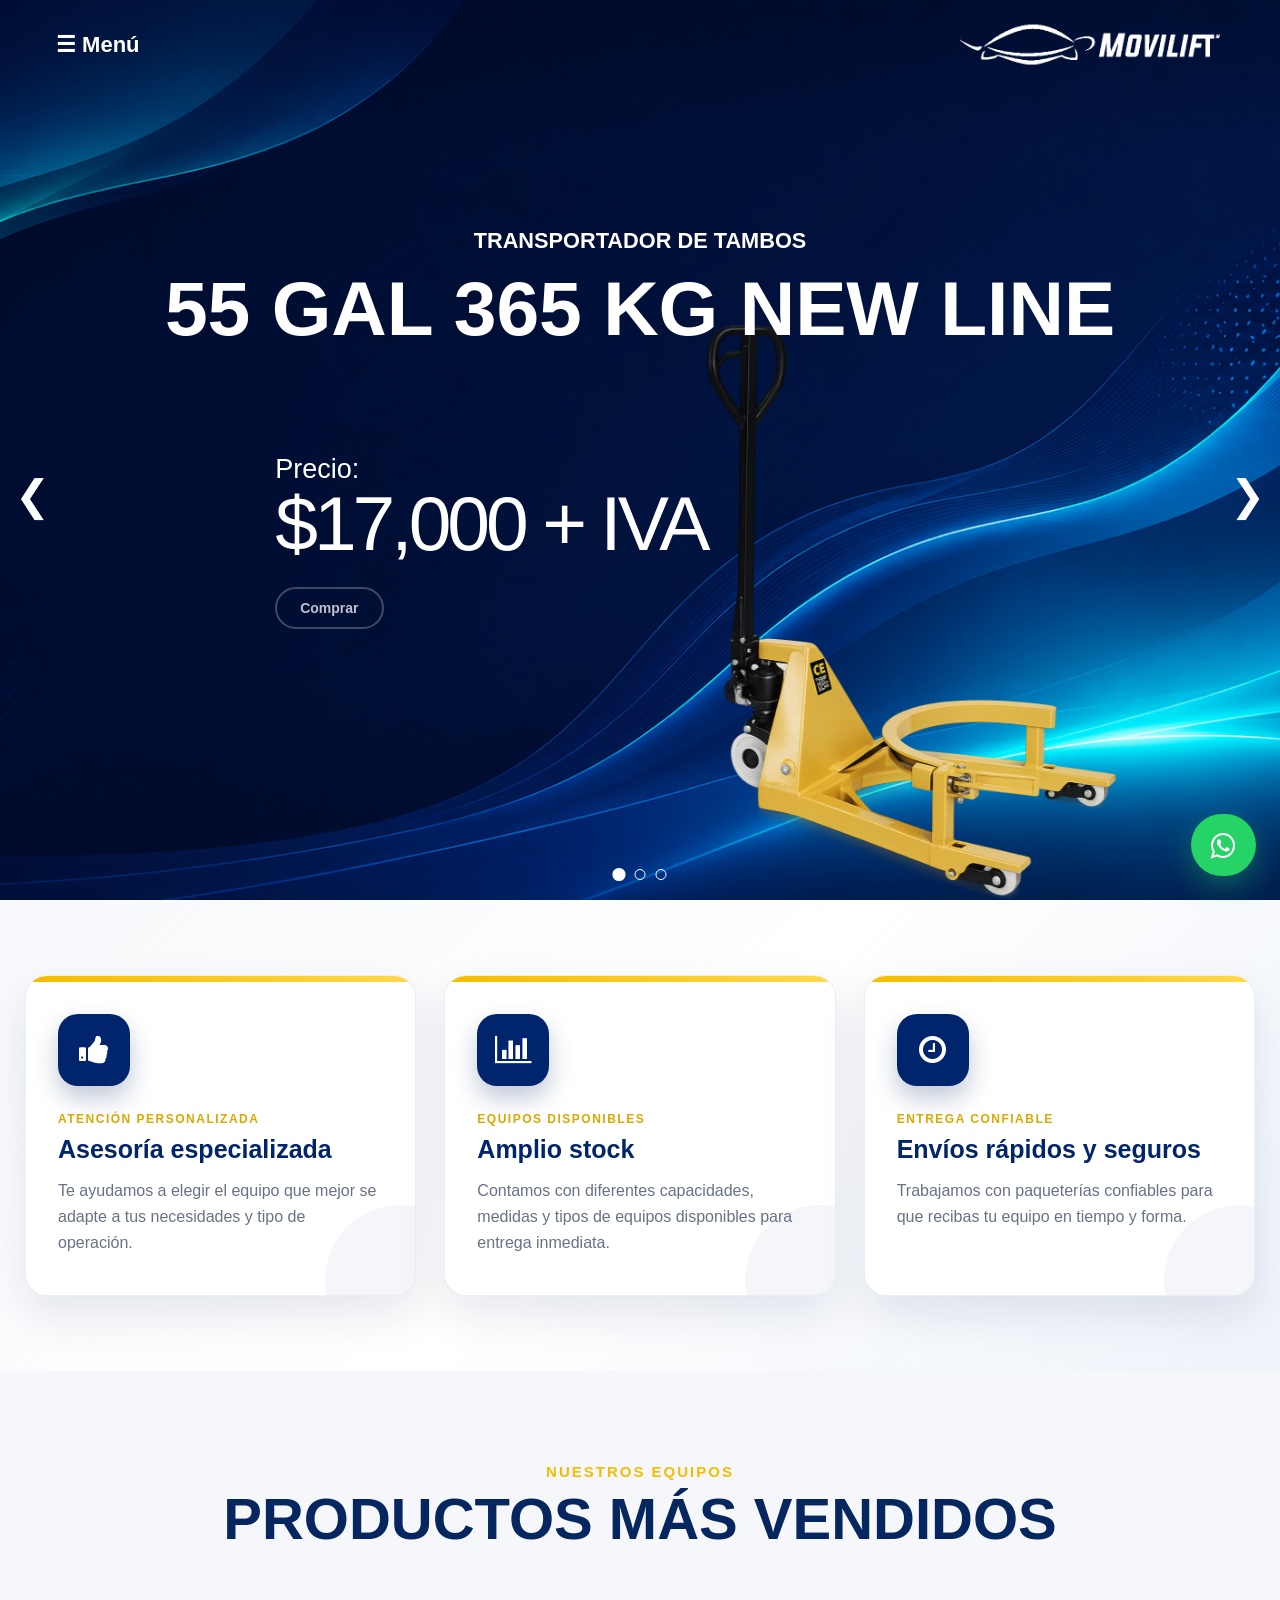
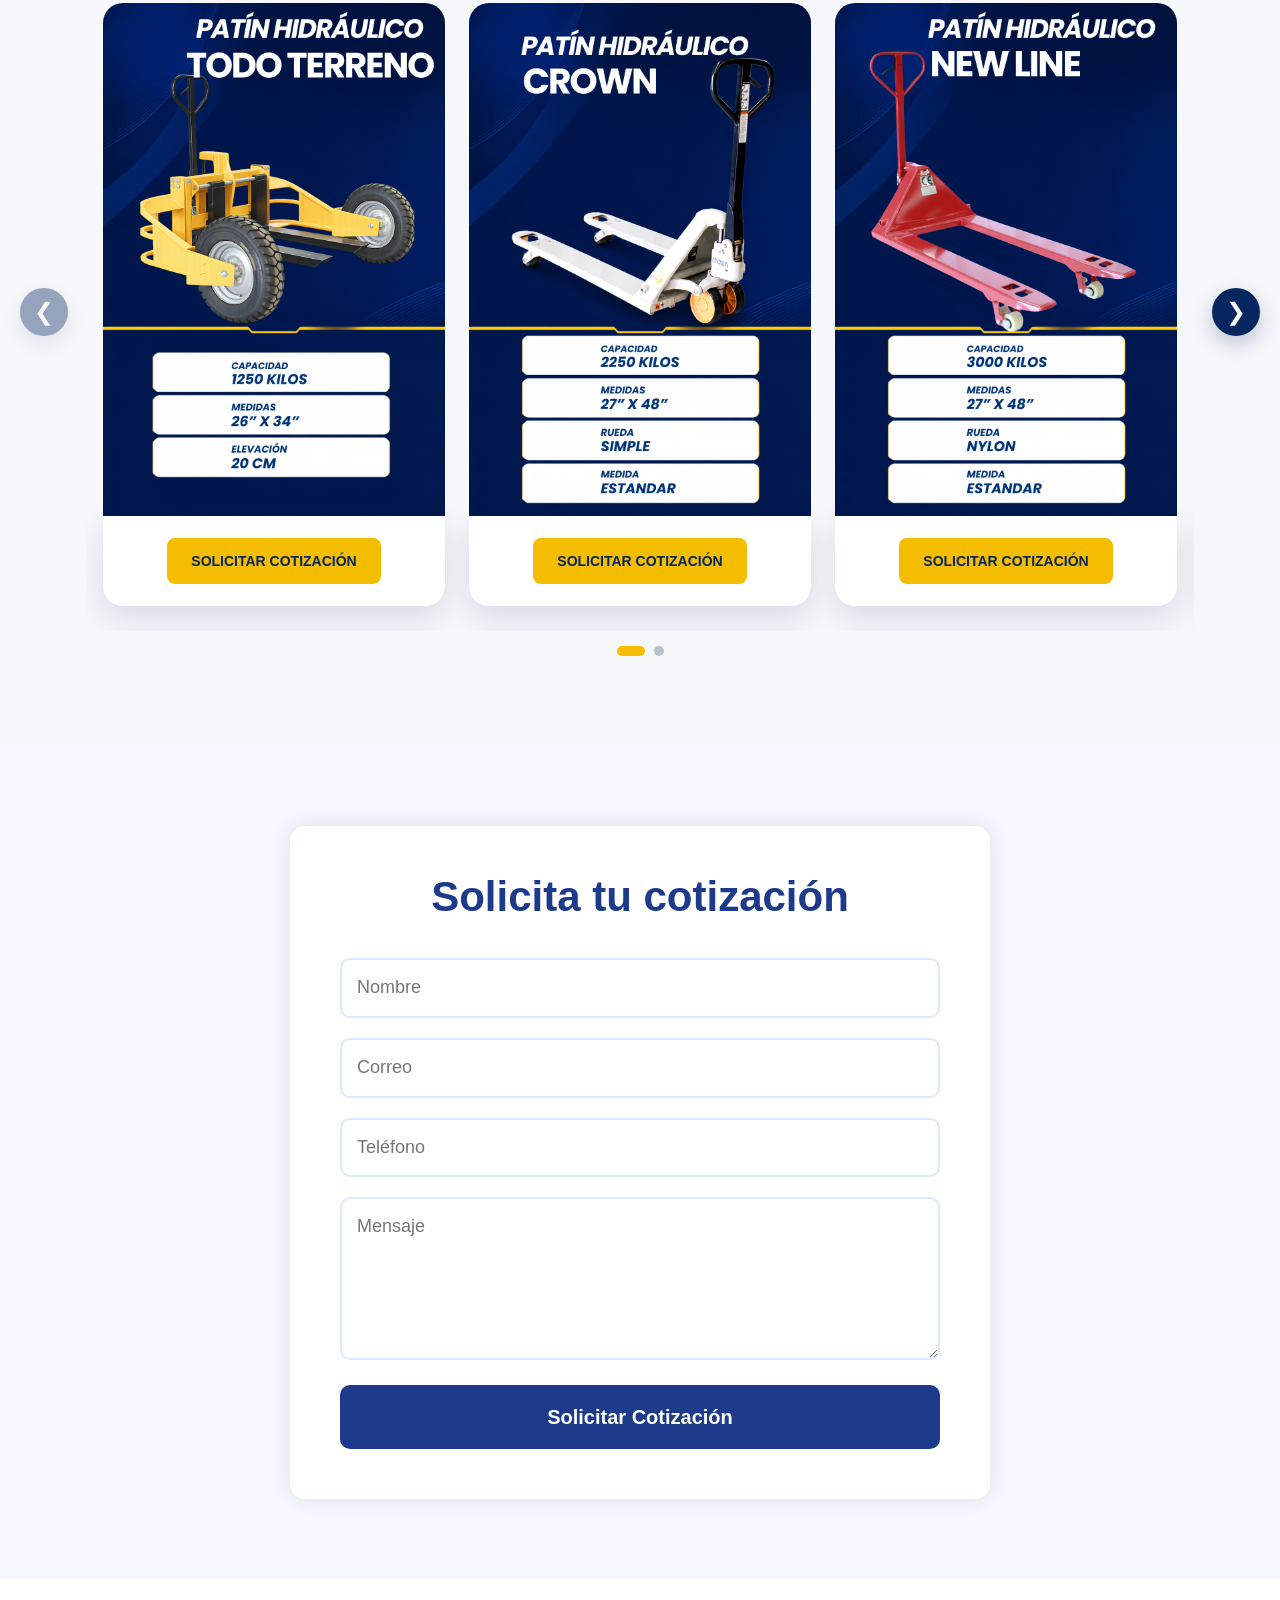
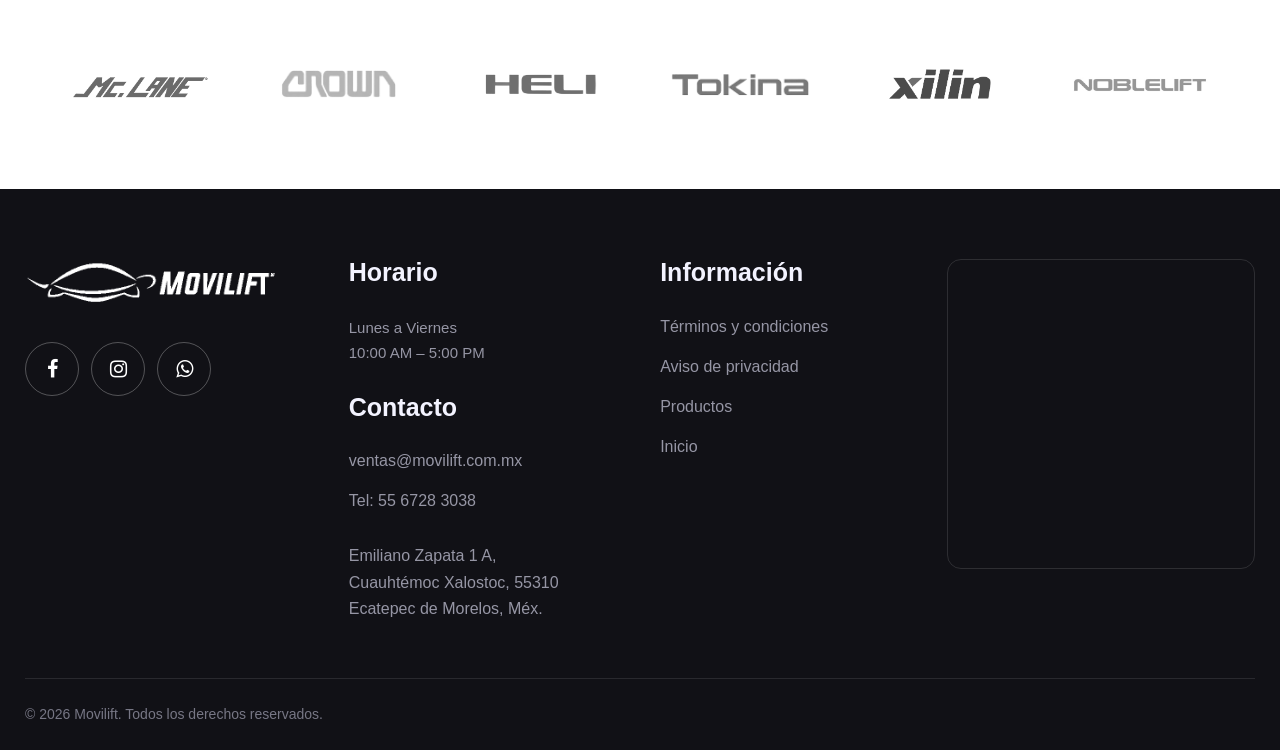
==== commit 60375123: "Add files via upload" ====
--- a/index.html
+++ b/index.html
@@ -1048,8 +1048,6 @@
         <!-- MAPA -->
         <div class="footer-columna footer-mapa">
 
-            <h3>Mapa Movilift</h3>
-
             <div class="footer-mapa-contenedor">
 
                 <!-- Pega aquí tu iframe actual de Google Maps -->
--- a/assets/css/style.css
+++ b/assets/css/style.css
@@ -3158,18 +3158,6 @@
     box-shadow: 1px 0px 0px 0px #ddd;
 }
 
-/*Brand Section
-=========================*/
-.brand_item img{
-    -webkit-filter: grayscale(100%); /* Safari 6.0 - 9.0 */
-    filter: grayscale(100%);
-    transition: all 0.6s;
-    height: 30px;
-}
-.brand_item img:hover{
-    -webkit-filter: grayscale(0%); /* Safari 6.0 - 9.0 */
-    filter: grayscale(0%);
-}
 
 
 
@@ -3453,13 +3441,24 @@
 
 /* Ventana */
 
+.whatsapp-widget{
+    position:fixed;
+    right:24px;
+    bottom:24px;
+
+    z-index:9999;
+}
+
 .whatsapp-panel{
+    position:absolute;
+    right:0;
+    bottom:78px;
+
     width:370px;
 
     overflow:hidden;
 
     background:#f4fbf7;
-
     border-radius:24px;
 
     box-shadow:
@@ -3467,6 +3466,7 @@
 
     opacity:0;
     visibility:hidden;
+    pointer-events:none;
 
     transform:
         translateY(25px)
@@ -3483,6 +3483,7 @@
 .whatsapp-panel.activo{
     opacity:1;
     visibility:visible;
+    pointer-events:auto;
 
     transform:
         translateY(0)
@@ -3759,4 +3760,109 @@
         display:none;
     }
 
+}
+
+
+/* ==================================
+   SECCIÓN DE LOGOS DE EQUIPOS
+================================== */
+
+.logos-equipos{
+    position:relative;
+    width:100%;
+    padding:65px 20px;
+    background:#ffffff;
+}
+
+.logos-equipos__contenedor{
+    width:100%;
+    max-width:1170px;
+    margin:0 auto;
+}
+
+.logos-equipos__lista{
+    display:grid;
+    grid-template-columns:repeat(6, minmax(0, 1fr));
+    align-items:center;
+    gap:30px;
+}
+
+/* Contenedor individual */
+
+.logo-equipo{
+    position:relative;
+
+    min-width:0;
+    min-height:80px;
+    padding:15px;
+
+    display:flex;
+    align-items:center;
+    justify-content:center;
+}
+
+/* Imagen */
+
+.logo-equipo img{
+    display:block;
+
+    width:auto;
+    max-width:100%;
+    height:30px;
+
+    object-fit:contain;
+
+    -webkit-filter:grayscale(100%);
+    filter:grayscale(100%);
+
+    opacity:0.7;
+
+    transition:
+        filter 0.4s ease,
+        opacity 0.4s ease;
+}
+
+/* Recuperar color */
+
+.logo-equipo:hover img{
+    -webkit-filter:grayscale(0%);
+    filter:grayscale(0%);
+
+    opacity:1;
+}
+
+/* Tablet */
+
+@media (max-width:991px){
+
+    .logos-equipos__lista{
+        grid-template-columns:repeat(3, minmax(0, 1fr));
+        gap:30px 20px;
+    }
+
+}
+
+
+/* Celular */
+
+@media (max-width:575px){
+
+    .logos-equipos{
+        padding:45px 15px;
+    }
+
+    .logos-equipos__lista{
+        grid-template-columns:repeat(2, minmax(0, 1fr));
+        gap:25px 15px;
+    }
+
+    .logo-equipo{
+        min-height:65px;
+        padding:10px;
+    }
+
+    .logo-equipo img{
+        height:26px;
+    }
+
 }
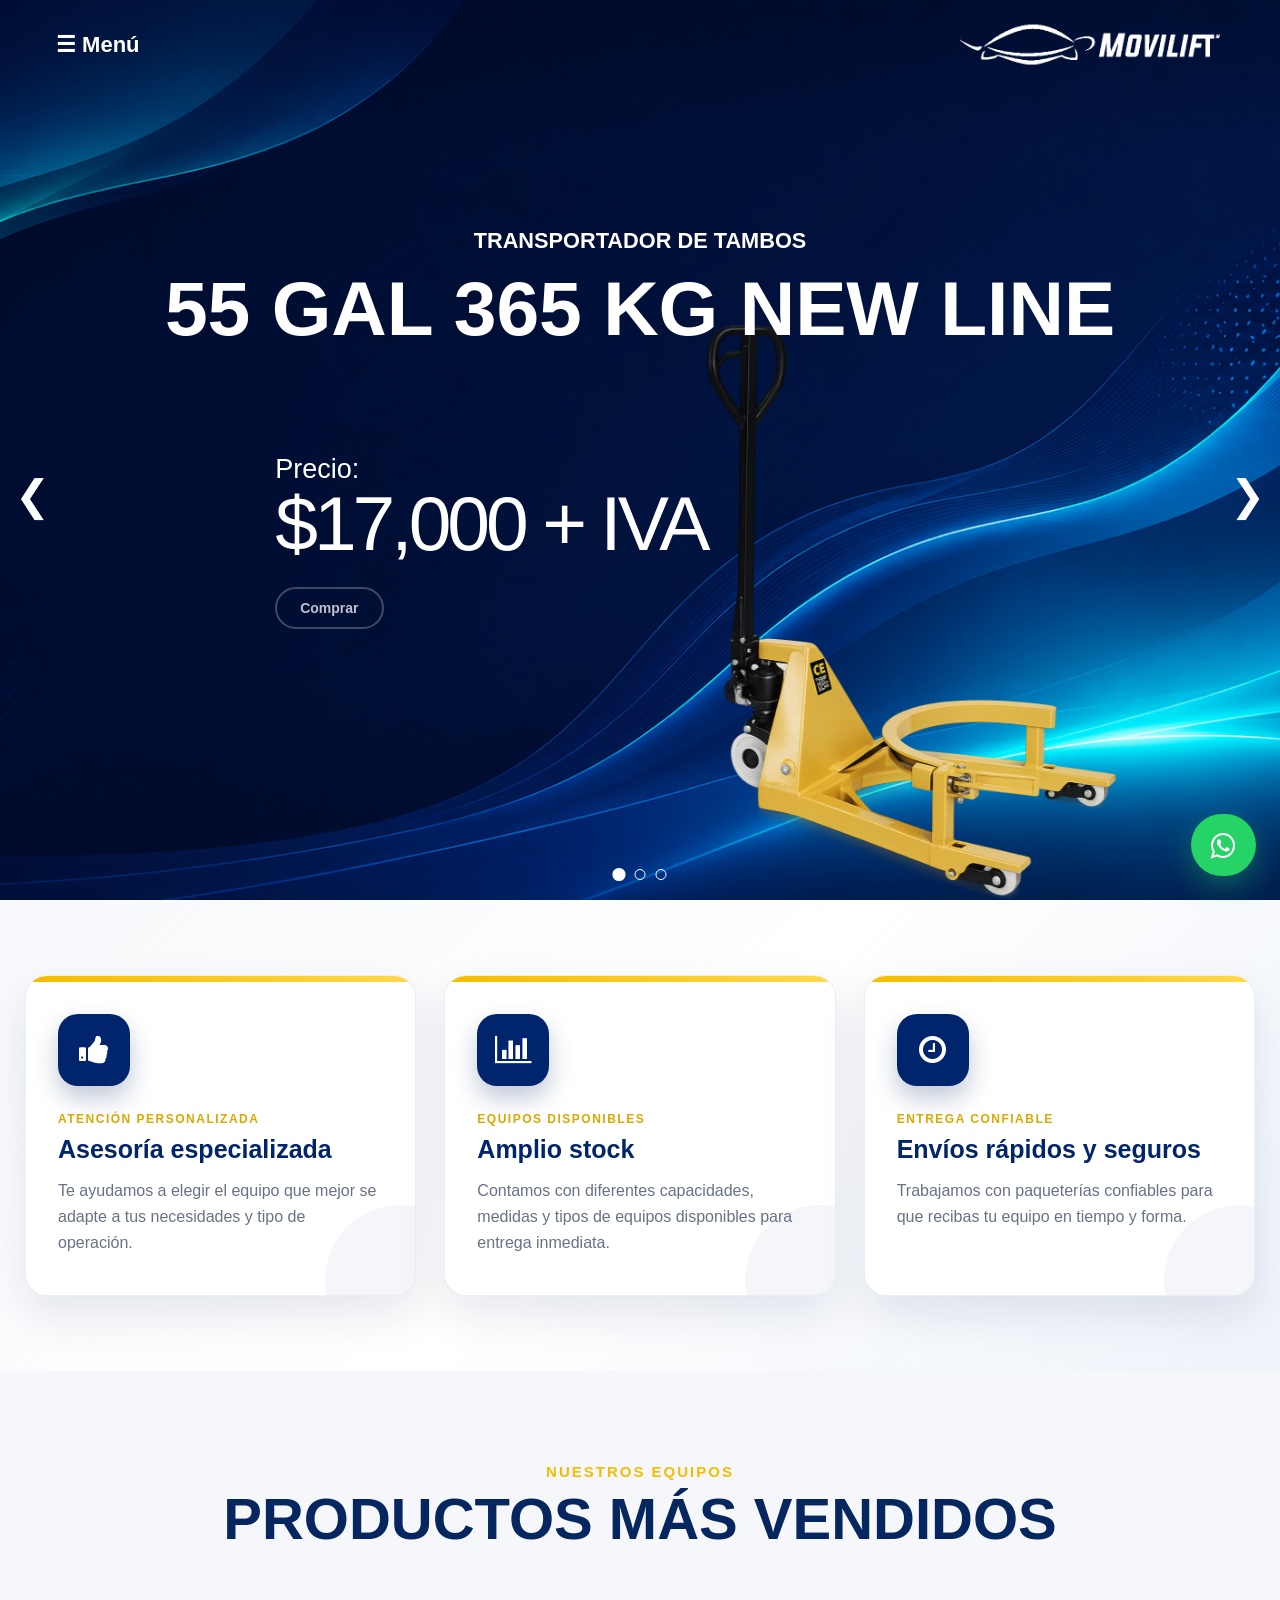
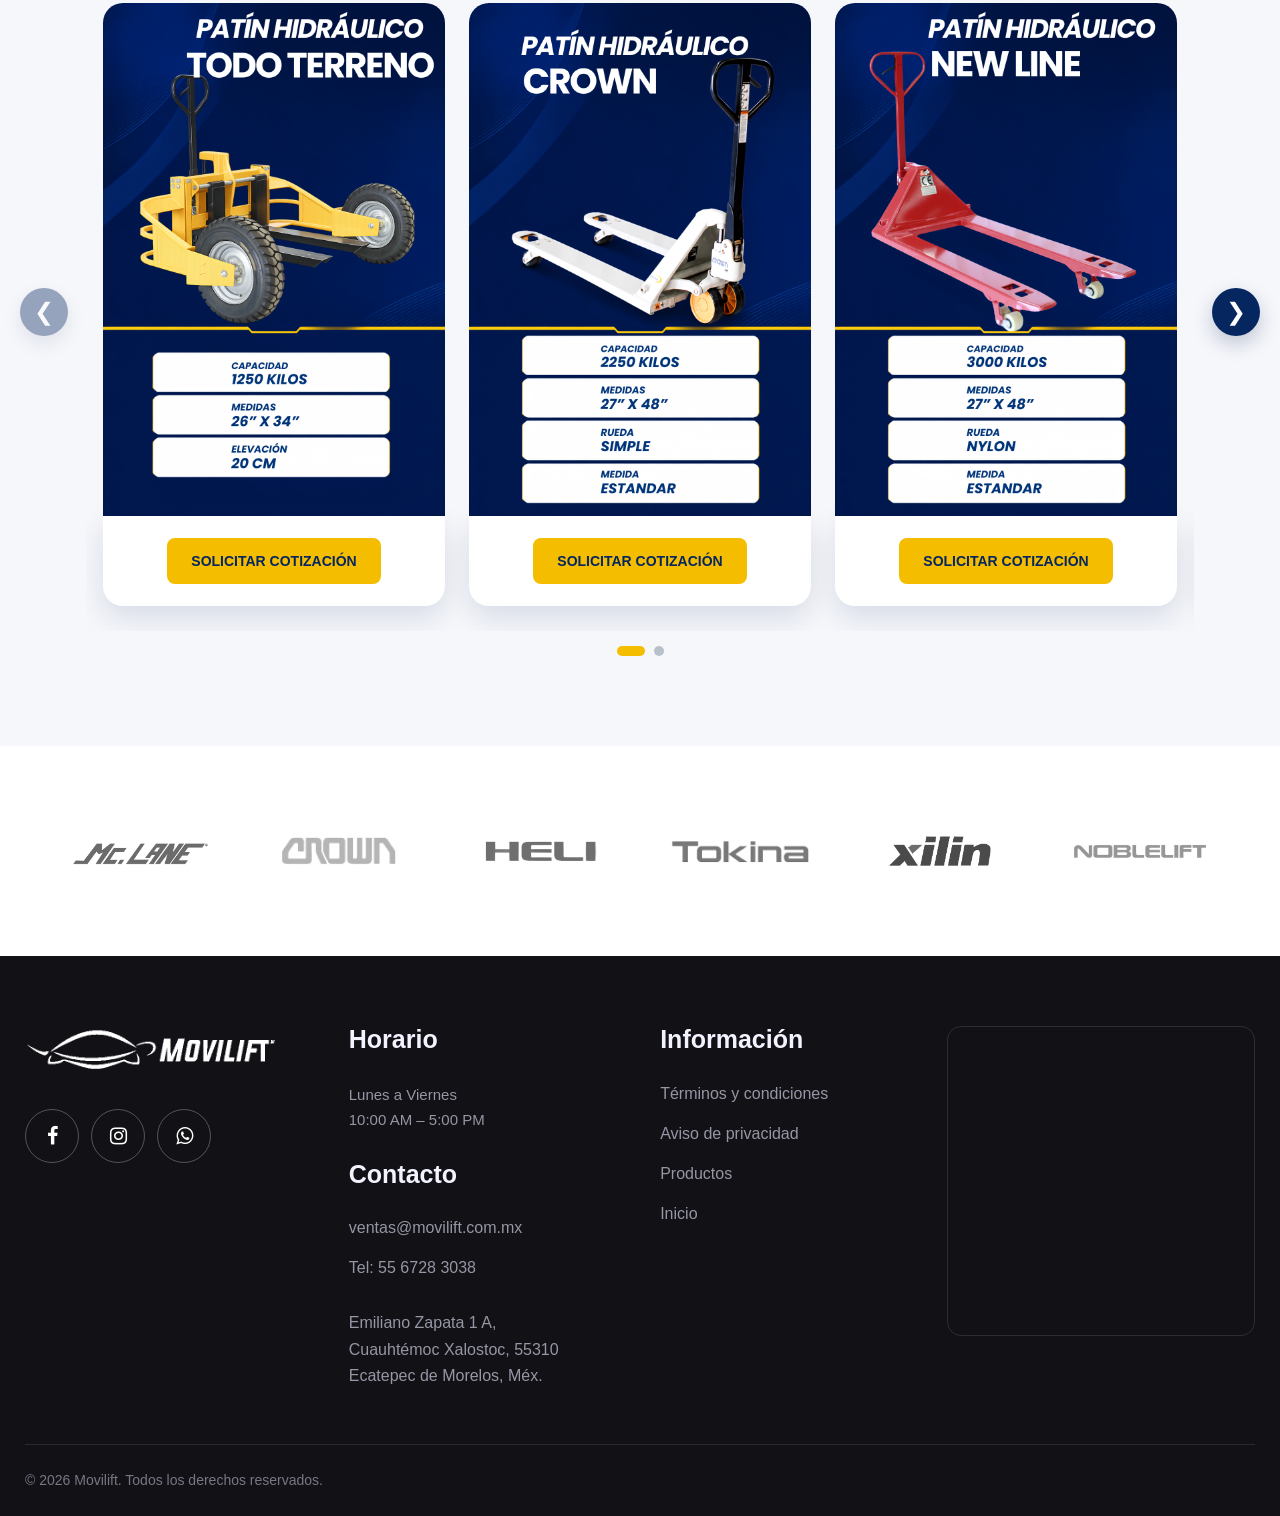
==== commit 569c2886: "Add files via upload" ====
--- a/index.html
+++ b/index.html
@@ -96,14 +96,18 @@
 
     <ul>
 
-        <li><a href="#home">Inicio</a></li>
-
-        <li><a href="#features">Conócenos</a></li>
-
-        <li><a href="#business">Equipos</a></li>
-
-        <li><a href="#contacto">Contáctanos</a></li>
-
+        
+        <li><a href="index.html">Inicio</a></li>
+
+        <li><a href="Patines.html">Patines</a></li>
+
+        <li><a href="Apiladores.html">Apiladores</a></li>
+
+        <li><a href="Montacargas.html">Montacargas</a></li>
+
+        <li><a href="Mesas.html">Mesas de Elevación</a></li>
+
+        <li><a href="Contacto.html">Contáctanos</a></li>
     </ul>
 
     <div class="menu-contacto">
@@ -815,74 +819,6 @@
 
           
 
-<!-- FORMULARIO DE CONTACTO -->
-<section id="contacto" class="contacto-section">
-
-    <div class="container">
-
-        <div class="contacto-box">
-
-            <h2 class="contacto-titulo">
-                Solicita tu cotización
-            </h2>
-<div id="formMensaje"></div>
-
-<form id="contactForm" action="mail/enviar.php" method="POST">
-
-    <div class="form-group">
-        <input type="text" id="nombre" name="nombre" placeholder="Nombre" required>
-    </div>
-
-    <div class="form-group">
-        <input type="email" id="email" name="email" placeholder="Correo" required>
-    </div>
-
-    <div class="form-group">
-        <input type="tel" id="telefono" name="telefono" placeholder="Teléfono" required>
-    </div>
-
-    <div class="form-group">
-        <textarea id="mensaje" name="mensaje" placeholder="Mensaje" rows="5" required></textarea>
-    </div>
-
-    <button type="submit" id="sendMessageButton" class="btn-contacto">
-        Solicitar Cotización
-    </button>
-
-</form>
-
-        </div>
-
-    </div>
-
-</section>
-
-<script>
-document.getElementById("contactForm").addEventListener("submit", function(e) {
-    e.preventDefault();
-
-    const form = e.target;
-    const formData = new FormData(form);
-    const mensajeContenedor = document.getElementById("formMensaje");
-
-    fetch(form.action, {
-        method: "POST",
-        body: formData
-    })
-    .then(response => {
-        if (!response.ok) throw new Error("Error al enviar.");
-        return response.text();
-    })
-    .then(data => {
-        mensajeContenedor.innerHTML = `<div class="alert alert-success">${data}</div>`;
-        form.reset();
-    })
-    .catch(error => {
-        mensajeContenedor.innerHTML = `<div class="alert alert-danger">❌ No se pudo enviar el mensaje. Inténtalo nuevamente.</div>`;
-    });
-});
-</script>
-
 
           
 <!-- ==============================
--- a/assets/css/style.css
+++ b/assets/css/style.css
@@ -3865,4 +3865,517 @@
         height:26px;
     }
 
+}
+
+
+/* ==========================================
+   CATÁLOGO DE PATINES HIDRÁULICOS
+========================================== */
+
+.catalogo-patines{
+    width:100%;
+    background:#f5f7fb;
+    color:#10213d;
+}
+
+.catalogo-contenedor{
+    width:100%;
+    max-width:1200px;
+    margin:0 auto;
+    padding-left:24px;
+    padding-right:24px;
+}
+
+
+/* ==========================================
+   ENCABEZADO
+========================================== */
+
+.catalogo-encabezado{
+    position:relative;
+    overflow:hidden;
+
+    padding:90px 0 85px;
+
+    background:
+        radial-gradient(
+            circle at 85% 20%,
+            rgba(25,82,170,.45),
+            transparent 34%
+        ),
+        linear-gradient(
+            135deg,
+            #031d4b 0%,
+            #073478 100%
+        );
+
+    color:#ffffff;
+}
+
+.catalogo-encabezado::before{
+    content:"";
+
+    position:absolute;
+    top:-130px;
+    right:-130px;
+
+    width:380px;
+    height:380px;
+
+    border:1px solid rgba(255,255,255,.12);
+    border-radius:50%;
+}
+
+.catalogo-encabezado::after{
+    content:"";
+
+    position:absolute;
+    right:70px;
+    bottom:-180px;
+
+    width:420px;
+    height:420px;
+
+    border:1px solid rgba(255,255,255,.09);
+    border-radius:50%;
+}
+
+.catalogo-encabezado .catalogo-contenedor{
+    position:relative;
+    z-index:2;
+}
+
+.catalogo-etiqueta{
+    display:inline-block;
+
+    margin-bottom:15px;
+    padding:8px 16px;
+
+    border:1px solid rgba(255,255,255,.28);
+    border-radius:50px;
+
+    background:rgba(255,255,255,.08);
+
+    color:#f4bd00;
+
+    font-size:13px;
+    font-weight:800;
+    letter-spacing:1.5px;
+    text-transform:uppercase;
+}
+
+.catalogo-encabezado h1{
+    margin:0 0 18px;
+
+    color:#ffffff;
+
+    font-size:clamp(42px, 6vw, 76px);
+    font-weight:900;
+    line-height:1;
+    letter-spacing:-2px;
+    text-transform:uppercase;
+}
+
+.catalogo-encabezado p{
+    max-width:670px;
+    margin:0;
+
+    color:rgba(255,255,255,.82);
+
+    font-size:18px;
+    line-height:1.7;
+}
+
+
+/* ==========================================
+   ZONA DE PRODUCTOS
+========================================== */
+
+.catalogo-productos{
+    padding:75px 0 95px;
+}
+
+.catalogo-superior{
+    margin-bottom:36px;
+
+    display:flex;
+    align-items:flex-end;
+    justify-content:space-between;
+    gap:30px;
+}
+
+.catalogo-contador{
+    display:block;
+    margin-bottom:7px;
+
+    color:#65728a;
+
+    font-size:14px;
+    font-weight:700;
+    letter-spacing:1px;
+    text-transform:uppercase;
+}
+
+.catalogo-superior h2{
+    margin:0;
+
+    color:#08285e;
+
+    font-size:34px;
+    font-weight:900;
+    line-height:1.2;
+}
+
+
+/* Buscador */
+
+.catalogo-buscador{
+    width:100%;
+    max-width:340px;
+}
+
+.catalogo-buscador input{
+    width:100%;
+    min-height:52px;
+
+    padding:13px 20px;
+
+    border:1px solid #d8dfeb;
+    border-radius:28px;
+
+    background:#ffffff;
+    color:#14213b;
+
+    font-family:inherit;
+    font-size:15px;
+
+    outline:none;
+
+    box-shadow:0 7px 22px rgba(11,39,86,.06);
+
+    transition:
+        border-color .25s ease,
+        box-shadow .25s ease;
+}
+
+.catalogo-buscador input:focus{
+    border-color:#0b397f;
+
+    box-shadow:
+        0 0 0 4px rgba(11,57,127,.10),
+        0 8px 24px rgba(11,39,86,.10);
+}
+
+
+/* ==========================================
+   CUADRÍCULA
+========================================== */
+
+.catalogo-grid{
+    display:grid;
+    grid-template-columns:repeat(3, minmax(0, 1fr));
+    gap:34px;
+}
+
+
+/* ==========================================
+   TARJETA DEL PRODUCTO
+========================================== */
+
+.tarjeta-patin{
+    position:relative;
+
+    min-width:0;
+    overflow:hidden;
+
+    background:#ffffff;
+
+    border:1px solid rgba(10,45,100,.09);
+    border-radius:22px;
+
+    box-shadow:
+        0 13px 36px rgba(6,35,85,.09);
+
+    transition:
+        transform .35s ease,
+        box-shadow .35s ease,
+        border-color .35s ease;
+}
+
+.tarjeta-patin:hover{
+    transform:translateY(-10px);
+
+    border-color:rgba(15,64,140,.18);
+
+    box-shadow:
+        0 24px 48px rgba(6,35,85,.16);
+}
+
+
+/* Imagen */
+
+.tarjeta-patin__imagen{
+    position:relative;
+
+    width:100%;
+    aspect-ratio:1 / 1;
+
+    overflow:hidden;
+
+    background:#061f55;
+}
+
+.tarjeta-patin__imagen::after{
+    content:"";
+
+    position:absolute;
+    inset:0;
+
+    background:
+        linear-gradient(
+            to top,
+            rgba(3,23,57,.18),
+            transparent 40%
+        );
+
+    pointer-events:none;
+}
+
+.tarjeta-patin__imagen img{
+    display:block;
+
+    width:100%;
+    height:100%;
+
+    object-fit:cover;
+
+    transition:
+        transform .6s cubic-bezier(.2,.7,.2,1);
+}
+
+.tarjeta-patin:hover .tarjeta-patin__imagen img{
+    transform:scale(1.045);
+}
+
+
+/* Información */
+
+.tarjeta-patin__contenido{
+    padding:25px;
+}
+
+.tarjeta-patin__datos{
+    margin-bottom:24px;
+
+    display:grid;
+    grid-template-columns:repeat(3, minmax(0,1fr));
+    gap:8px;
+}
+
+.dato-equipo{
+    min-width:0;
+
+    padding:12px 8px;
+
+    text-align:center;
+
+    background:#f3f6fb;
+    border-radius:12px;
+}
+
+.dato-equipo span{
+    display:block;
+
+    margin-bottom:5px;
+
+    color:#7b8799;
+
+    font-size:11px;
+    font-weight:700;
+    line-height:1.2;
+    text-transform:uppercase;
+}
+
+.dato-equipo strong{
+    display:block;
+
+    color:#08285e;
+
+    font-size:13px;
+    font-weight:800;
+    line-height:1.3;
+}
+
+
+/* Botón */
+
+.boton-ver-equipo{
+    width:100%;
+    min-height:50px;
+
+    display:flex;
+    align-items:center;
+    justify-content:center;
+    gap:12px;
+
+    padding:12px 20px;
+
+    background:#082d68;
+    color:#ffffff;
+
+    border:2px solid #082d68;
+    border-radius:28px;
+
+    font-size:15px;
+    font-weight:800;
+    text-decoration:none;
+
+    transition:
+        background .3s ease,
+        color .3s ease,
+        border-color .3s ease,
+        transform .3s ease;
+}
+
+.boton-ver-equipo span{
+    font-size:20px;
+
+    transition:transform .3s ease;
+}
+
+.boton-ver-equipo:hover{
+    background:#f4bd00;
+    border-color:#f4bd00;
+    color:#08285e;
+
+    transform:translateY(-2px);
+}
+
+.boton-ver-equipo:hover span{
+    transform:translateX(5px);
+}
+
+
+/* Sin resultados */
+
+.catalogo-sin-resultados{
+    display:none;
+
+    margin-top:35px;
+    padding:35px;
+
+    background:#ffffff;
+
+    border-radius:18px;
+
+    color:#647087;
+
+    font-size:17px;
+    text-align:center;
+
+    box-shadow:
+        0 12px 30px rgba(6,35,85,.08);
+}
+
+.catalogo-sin-resultados.visible{
+    display:block;
+}
+
+
+/* ==========================================
+   TABLET
+========================================== */
+
+@media (max-width:991px){
+
+    .catalogo-grid{
+        grid-template-columns:repeat(2, minmax(0, 1fr));
+        gap:28px;
+    }
+
+    .catalogo-encabezado{
+        padding:75px 0;
+    }
+
+}
+
+
+/* ==========================================
+   CELULAR
+========================================== */
+
+@media (max-width:650px){
+
+    .catalogo-contenedor{
+        padding-left:16px;
+        padding-right:16px;
+    }
+
+    .catalogo-encabezado{
+        padding:65px 0;
+    }
+
+    .catalogo-encabezado h1{
+        font-size:42px;
+        letter-spacing:-1px;
+    }
+
+    .catalogo-encabezado p{
+        font-size:16px;
+    }
+
+    .catalogo-productos{
+        padding:55px 0 75px;
+    }
+
+    .catalogo-superior{
+        align-items:stretch;
+        flex-direction:column;
+        gap:22px;
+    }
+
+    .catalogo-superior h2{
+        font-size:29px;
+    }
+
+    .catalogo-buscador{
+        max-width:none;
+    }
+
+    .catalogo-grid{
+        grid-template-columns:1fr;
+        gap:26px;
+    }
+
+    .tarjeta-patin__contenido{
+        padding:20px;
+    }
+
+}
+
+
+/* ==========================================
+   CELULARES PEQUEÑOS
+========================================== */
+
+@media (max-width:390px){
+
+    .tarjeta-patin__datos{
+        grid-template-columns:1fr;
+    }
+
+    .dato-equipo{
+        display:flex;
+        align-items:center;
+        justify-content:space-between;
+
+        padding:12px 15px;
+
+        text-align:left;
+    }
+
+    .dato-equipo span{
+        margin:0;
+    }
+
 }
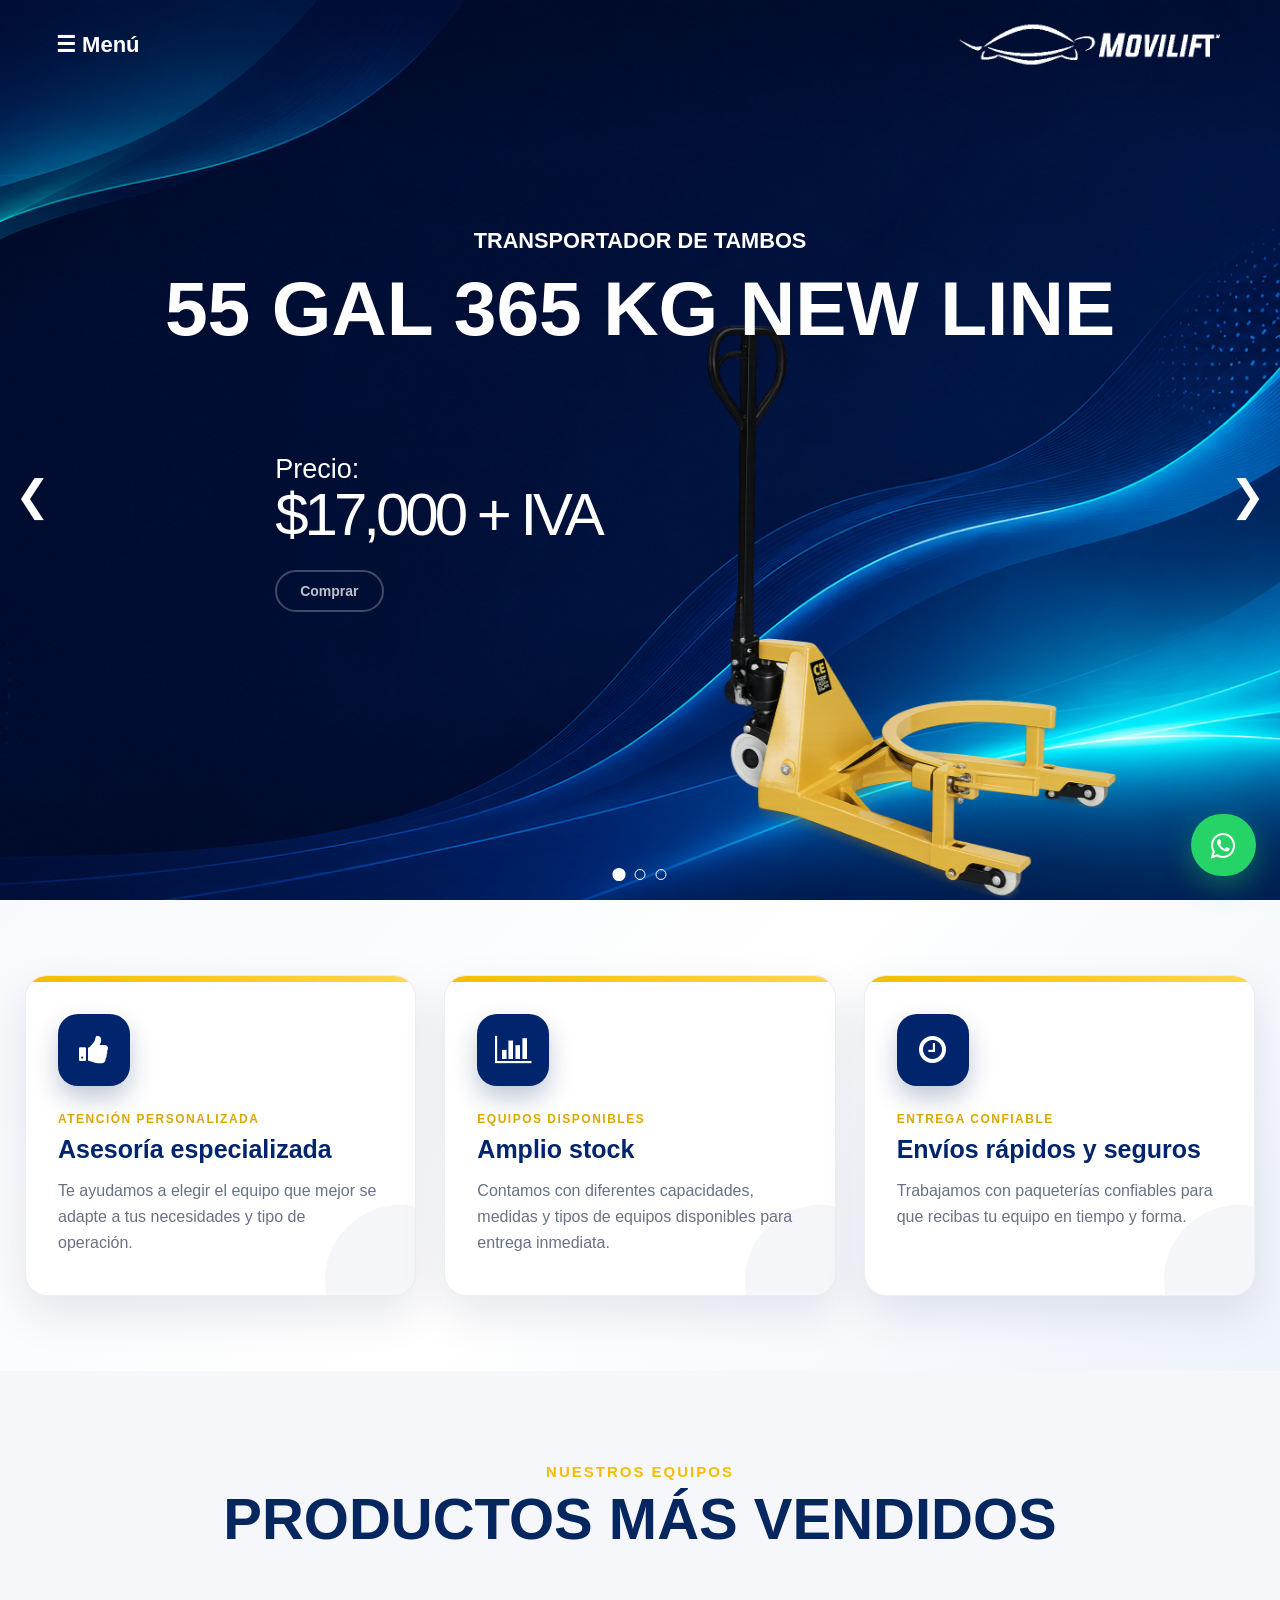
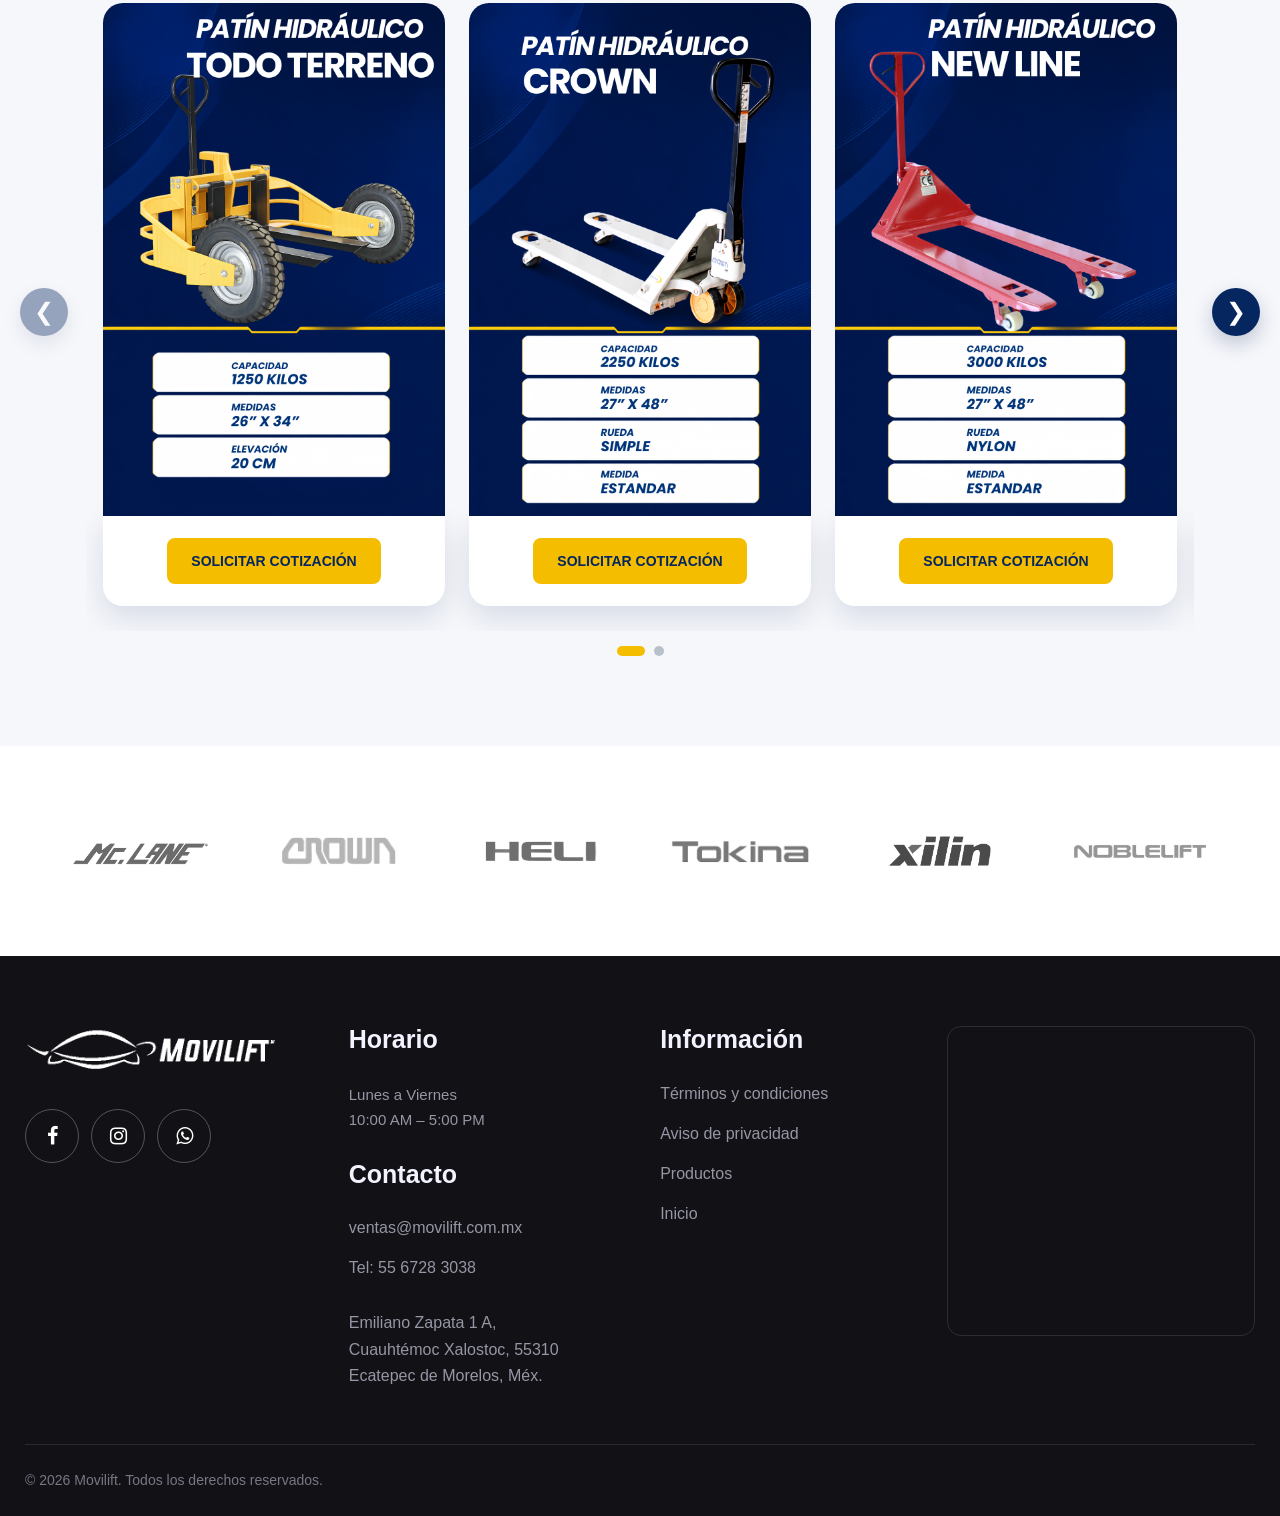
==== commit 419d43e9: "Add files via upload" ====
--- a/index.html
+++ b/index.html
@@ -72,7 +72,7 @@
                    <!-- NAVBAR -->
 <header class="header" id="header">
 
-    <a href="#home" class="logo">
+    <a href= "index.html" class="logo">
         <img src="assets/images/LOGO.png" alt="Movilift">
     </a>
 
@@ -205,7 +205,7 @@
                             $17,000 + IVA
                         </div>
 
-                        <a href="#contacto" class="btn-cotizar">
+                        <a href="Contacto.html" class="btn-cotizar">
                             Comprar
                         </a>
 
@@ -249,7 +249,7 @@
                             $18,500 + IVA
                         </div>
 
-                        <a href="#contacto" class="btn-cotizar">
+                        <a href="Contacto.html" class="btn-cotizar">
                             Comprar
                         </a>
 
@@ -295,7 +295,7 @@
                             $29,900 + IVA
                         </div>
 
-                        <a href="#contacto" class="btn-cotizar">
+                        <a href="Contacto.html" class="btn-cotizar">
                             Comprar
                         </a>
 
@@ -590,7 +590,7 @@
 
                         <div class="producto-card-info">
 
-                            <a href="#contacto" class="producto-boton">
+                            <a href="Contacto.html" class="producto-boton">
                                 Solicitar cotización
                             </a>
                         </div>
@@ -604,7 +604,7 @@
 
                         <div class="producto-card-info">
 
-                            <a href="#contacto" class="producto-boton">
+                            <a href="Contacto.html" class="producto-boton">
                                 Solicitar cotización
                             </a>
                         </div>
@@ -618,7 +618,7 @@
 
                         <div class="producto-card-info">
 
-                            <a href="#contacto" class="producto-boton">
+                            <a href="Contacto.html" class="producto-boton">
                                 Solicitar cotización
                             </a>
                         </div>
--- a/assets/css/style.css
+++ b/assets/css/style.css
@@ -709,7 +709,7 @@
     margin-bottom: 25px;
 
     color: white;
-    font-size: clamp(56px, 6vw, 85px);
+    font-size: 60px;
     font-weight: 200;
     line-height: 1;
     letter-spacing: -4px;
